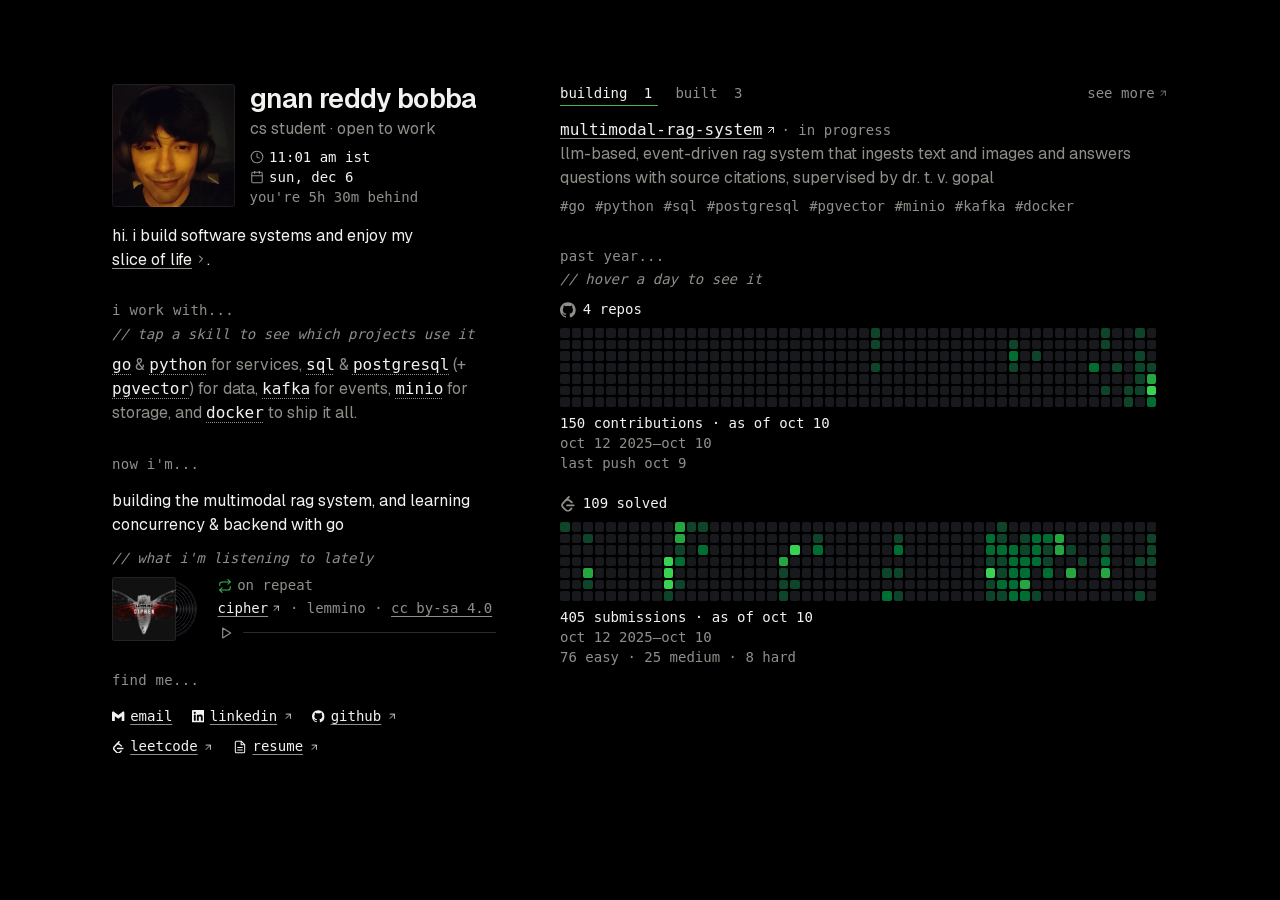
==== index.html @ 72eac515 "new project: webhook-delivery Co-Authored-By: Claude Opus 5.5 <noreply@anthropic.com>" ====
<!DOCTYPE html>
<html lang="en">
<head>
  <meta charset="UTF-8">
  <meta name="viewport" content="width=device-width, initial-scale=1.0">
  <meta name="theme-color" content="#000000">
  <title>gnan reddy bobba</title>
  <meta name="description" content="cs student building software systems">
  <link rel="icon" href="data:image/svg+xml,%3Csvg xmlns='http://www.w3.org/2000/svg' viewBox='0 0 32 32'%3E%3Crect width='32' height='32' rx='7' fill='%23000'/%3E%3Ctext x='16' y='20' font-family='system-ui,sans-serif' font-size='22' font-weight='600' text-anchor='middle' fill='%23f2f2f0'%3Eg%3C/text%3E%3C/svg%3E">
  <link rel="apple-touch-icon" href="apple-touch-icon.png">
  <meta property="og:type" content="website">
  <meta property="og:url" content="https://gnanreddy13.github.io/">
  <meta property="og:title" content="gnan reddy bobba">
  <meta property="og:description" content="cs student building software systems">
  <meta name="twitter:card" content="summary">
  <!-- fetched straight away instead of after style.css (fonts need crossorigin even from the same site) -->
  <link rel="preload" href="fonts/geist.woff2" as="font" type="font/woff2" crossorigin>
  <link rel="preload" href="fonts/geist-mono.woff2" as="font" type="font/woff2" crossorigin>
  <!-- ?v= is replaced with the commit at every deploy, so visitors never get a stale copy -->
  <link rel="stylesheet" href="style.css?v=70">
  <script src="app.js?v=42" defer></script>
  <!-- without javascript: hide the parts that only work with it -->
  <noscript><style>.clock, .rel, .snote, .ptabs, .arr, .rd-row, .panels, .mnote, .player { display: none; }</style></noscript>
</head>
<body>
  <!-- icon sprite: github, linkedin, mail and leetcode (i-code) are official filled logos; the rest are stroke icons -->
  <svg width="0" height="0" style="position:absolute" aria-hidden="true">
    <symbol id="i-github" viewBox="0 0 24 24"><path fill="currentColor" stroke="none" d="M12 .297c-6.63 0-12 5.373-12 12 0 5.303 3.438 9.8 8.205 11.385.6.113.82-.258.82-.577 0-.285-.01-1.04-.015-2.04-3.338.724-4.042-1.61-4.042-1.61C4.422 18.07 3.633 17.7 3.633 17.7c-1.087-.744.084-.729.084-.729 1.205.084 1.838 1.236 1.838 1.236 1.07 1.835 2.809 1.305 3.495.998.108-.776.417-1.305.76-1.605-2.665-.3-5.466-1.332-5.466-5.93 0-1.31.465-2.38 1.235-3.22-.135-.303-.54-1.523.105-3.176 0 0 1.005-.322 3.3 1.23.96-.267 1.98-.399 3-.405 1.02.006 2.04.138 3 .405 2.28-1.552 3.285-1.23 3.285-1.23.645 1.653.24 2.873.12 3.176.765.84 1.23 1.91 1.23 3.22 0 4.61-2.805 5.625-5.475 5.92.42.36.81 1.096.81 2.22 0 1.606-.015 2.896-.015 3.286 0 .315.21.69.825.57C20.565 22.092 24 17.592 24 12.297c0-6.627-5.373-12-12-12"/></symbol>
    <symbol id="i-linkedin" viewBox="0 0 24 24"><path fill="currentColor" stroke="none" d="M20.447 20.452h-3.554v-5.569c0-1.328-.027-3.037-1.852-3.037-1.853 0-2.136 1.445-2.136 2.939v5.667H9.351V9h3.414v1.561h.046c.477-.9 1.637-1.85 3.37-1.85 3.601 0 4.267 2.37 4.267 5.455v6.286zM5.337 7.433a2.062 2.062 0 0 1-2.063-2.065 2.064 2.064 0 1 1 2.063 2.065zm1.782 13.019H3.555V9h3.564v11.452zM22.225 0H1.771C.792 0 0 .774 0 1.729v20.542C0 23.227.792 24 1.771 24h20.451C23.2 24 24 23.227 24 22.271V1.729C24 .774 23.2 0 22.222 0h.003z"/></symbol>
    <symbol id="i-mail" viewBox="0 0 24 24"><path fill="currentColor" stroke="none" d="M24 5.457v13.909c0 .904-.732 1.636-1.636 1.636h-3.819V11.73L12 16.64l-6.545-4.91v9.273H1.636A1.636 1.636 0 0 1 0 19.366V5.457c0-2.023 2.309-3.178 3.927-1.964L5.455 4.64 12 9.548l6.545-4.91 1.528-1.145C21.69 2.28 24 3.434 24 5.457z"/></symbol>
    <symbol id="i-file" viewBox="0 0 24 24"><path d="M14 2H6a2 2 0 0 0-2 2v16a2 2 0 0 0 2 2h12a2 2 0 0 0 2-2V8z"/><polyline points="14 2 14 8 20 8"/><line x1="16" y1="13" x2="8" y2="13"/><line x1="16" y1="17" x2="8" y2="17"/></symbol>
    <symbol id="i-code" viewBox="0 0 24 24"><path fill="currentColor" stroke="none" d="M13.483 0a1.374 1.374 0 0 0-.961.438L7.116 6.226l-3.854 4.126a5.266 5.266 0 0 0-1.209 2.104 5.35 5.35 0 0 0-.125.513 5.527 5.527 0 0 0 .062 2.362 5.83 5.83 0 0 0 .349 1.017 5.938 5.938 0 0 0 1.271 1.818l4.277 4.193.039.038c2.248 2.165 5.852 2.133 8.063-.074l2.396-2.392c.54-.54.54-1.414.003-1.955a1.378 1.378 0 0 0-1.951-.003l-2.396 2.392a3.021 3.021 0 0 1-4.205.038l-.02-.019-4.276-4.193c-.652-.64-.972-1.469-.948-2.263a2.68 2.68 0 0 1 .066-.523 2.545 2.545 0 0 1 .619-1.164L9.13 8.114c1.058-1.134 3.204-1.27 4.43-.278l3.501 2.831c.593.48 1.461.387 1.94-.207a1.384 1.384 0 0 0-.207-1.943l-3.5-2.831c-.8-.647-1.766-1.045-2.774-1.202l2.015-2.158A1.384 1.384 0 0 0 13.483 0zm-2.866 12.815a1.38 1.38 0 0 0-1.38 1.382 1.38 1.38 0 0 0 1.38 1.382H20.79a1.38 1.38 0 0 0 1.38-1.382 1.38 1.38 0 0 0-1.38-1.382z"/></symbol>
    <symbol id="i-clock" viewBox="0 0 24 24"><circle cx="12" cy="12" r="10"/><polyline points="12 6 12 12 16 14"/></symbol>
    <symbol id="i-cal" viewBox="0 0 24 24"><rect x="3" y="4" width="18" height="18" rx="2"/><line x1="16" y1="2" x2="16" y2="6"/><line x1="8" y1="2" x2="8" y2="6"/><line x1="3" y1="10" x2="21" y2="10"/></symbol>
    <symbol id="i-play" viewBox="0 0 24 24"><path d="M7 4.5v15l12-7.5z"/></symbol>
    <symbol id="i-pause" viewBox="0 0 24 24"><line x1="8" y1="5" x2="8" y2="19"/><line x1="16" y1="5" x2="16" y2="19"/></symbol>
    <symbol id="i-repeat" viewBox="0 0 24 24"><polyline points="17 1 21 5 17 9"/><path d="M3 11V9a4 4 0 0 1 4-4h14"/><polyline points="7 23 3 19 7 15"/><path d="M21 13v2a4 4 0 0 1-4 4H3"/></symbol>
    <symbol id="i-ext" viewBox="0 0 24 24"><line x1="7" y1="17" x2="17" y2="7"/><polyline points="7 7 17 7 17 17"/></symbol>
    <symbol id="i-left" viewBox="0 0 24 24"><polyline points="15 18 9 12 15 6"/></symbol>
    <symbol id="i-right" viewBox="0 0 24 24"><polyline points="9 18 15 12 9 6"/></symbol>
  </svg>

  <main class="split">
    <!-- left on wide screens: who i am, sticky while the right side scrolls; on phones the wrappers vanish,
         everything stacks, and contact is moved to the very end (see .split .contact in style.css) -->
    <div class="col-me">
      <!-- who -->
      <header class="head">
        <img class="me" src="me.jpg" alt="" width="120" height="120">   <!-- beside all five lines, not above them -->
        <h1>gnan reddy bobba</h1>
        <p class="tagline">cs student · open to work</p>
        <p class="clock" id="clock"></p>
        <p class="clock" id="date"></p>
        <p class="rel" id="clock-rel"></p>
      </header>

      <!-- what i do -->
      <div class="intro">
        <p class="lede">hi. i build software systems and enjoy my <span class="nowrap"><a href="life/">slice of life<svg class="i sm fwd" aria-hidden="true"><use href="#i-right"/></svg></a>.</span></p>
      </div>

      <!-- the tools i use, said as a sentence: each tool is tappable and highlights the matching project hashtags -->
      <section class="skills">
        <p class="label">i work with...</p>
        <p class="snote">// tap a skill to see which projects use it</p>
        <!-- data-skill words must match the data-tag values on the project hashtags -->
        <p class="stack">
          <button class="chip" type="button" aria-pressed="false" data-skill="go">go</button> &amp; <button class="chip" type="button" aria-pressed="false" data-skill="python">python</button> for services,
          <button class="chip" type="button" aria-pressed="false" data-skill="sql">sql</button> &amp; <button class="chip" type="button" aria-pressed="false" data-skill="postgresql">postgresql</button> (+ <button class="chip" type="button" aria-pressed="false" data-skill="pgvector">pgvector</button>) for data,
          <button class="chip" type="button" aria-pressed="false" data-skill="kafka">kafka</button> for events, <button class="chip" type="button" aria-pressed="false" data-skill="minio">minio</button> for storage,
          and <button class="chip" type="button" aria-pressed="false" data-skill="docker">docker</button> to ship it all.
        </p>
      </section>

      <!-- what i'm up to these days: update the text every few weeks (the song lives in music/) -->
      <!-- data-sum: the short version shown on phones while folded; update it with the text -->
      <section class="now" data-sum="building the rag system">
        <p class="label" id="now-label">now i'm...</p>
        <div class="fold-body" id="now-body">   <!-- on phones this folds away under the label -->
          <p class="now-text">building the multimodal rag system, and learning concurrency &amp; backend with go</p>
          <p class="label fold-label" id="music-label" hidden>music...</p>   <!-- phones only: folds the player -->
          <div class="music" id="music-body">   <!-- the note + player: on phones this folds away under "music" -->
          <p class="mnote">// what i'm listening to lately</p>
          <!-- mini player: nothing plays until pressed; the file only downloads then (preload="none") -->
          <div class="player" id="player">
            <!-- the album: a sleeve with the record half out; it slides further out and spins while playing -->
            <span class="album" id="album" aria-hidden="true">
              <span class="slide"><span class="disc"></span></span>
              <span class="sleeve"></span>
            </span>
            <div class="tinfo">
              <p class="tlabel"><button class="rpt" id="rpt" type="button" aria-pressed="true"><svg class="i" aria-hidden="true"><use href="#i-repeat"/></svg><span id="rpt-t">on repeat</span></button></p>
              <p class="tname"><a target="_blank" rel="noreferrer" href="https://music.youtube.com/watch?v=b0q5PR1xpA0">cipher<svg class="i sm"><use href="#i-ext"/></svg></a> · lemmino · <a class="tlic" target="_blank" rel="noreferrer" href="https://creativecommons.org/licenses/by-sa/4.0/">cc by-sa 4.0</a></p>
              <!-- play/pause (line icons), then a thin line that fills as the song plays: click or drag it to jump -->
              <div class="tctl">
                <button class="pbtn" id="pbtn" type="button" aria-pressed="false" aria-label="play cipher by lemmino">
                  <svg class="i" aria-hidden="true"><use id="picon" href="#i-play"/></svg>
                </button>
                <span class="prog" id="seek" role="slider" tabindex="0" aria-label="position in cipher" aria-valuemin="0" aria-valuemax="100" aria-valuenow="0" aria-valuetext="0:00">
                  <span class="prog-line"><span class="prog-hov" id="prog-hov"></span><span class="prog-fg" id="prog"></span></span>
                </span>
              </div>
            </div>
            <audio id="audio" src="music/cipher.m4a" preload="none" loop></audio>
          </div>
          </div>
        </div>
      </section>

      <!-- next step -->
      <section class="contact">
        <p class="label">find me...</p>
        <nav class="links" aria-label="contact">
          <a class="cl" id="mail" href="mailto:gnanreddy13@gmail.com" title="copy gnanreddy13@gmail.com"><svg class="i lc" aria-hidden="true"><use href="#i-mail"/></svg><span id="mail-t">email</span></a>
          <span class="sr-only" id="mail-live" aria-live="polite"></span>
          <a class="cl" target="_blank" rel="noreferrer" href="https://www.linkedin.com/in/gnanreddy13/"><svg class="i lc" aria-hidden="true"><use href="#i-linkedin"/></svg>linkedin<svg class="i sm"><use href="#i-ext"/></svg></a>
          <a class="cl" target="_blank" rel="noreferrer" href="https://github.com/gnanreddy13"><svg class="i lc" aria-hidden="true"><use href="#i-github"/></svg>github<svg class="i sm"><use href="#i-ext"/></svg></a>
          <a class="cl" target="_blank" rel="noreferrer" href="https://leetcode.com/u/gnanreddy13/"><svg class="i lc" aria-hidden="true"><use href="#i-code"/></svg>leetcode<svg class="i sm"><use href="#i-ext"/></svg></a>
          <a class="cl" target="_blank" rel="noreferrer" href="gnan-reddy-bobba-resume.pdf"><svg class="i" aria-hidden="true"><use href="#i-file"/></svg>resume<svg class="i sm"><use href="#i-ext"/></svg></a>
        </nav>
      </section>
    </div>

    <!-- right on wide screens: what i do -->
    <div class="col-work">
      <!-- proof: building / built tabs (set data-status to "active" or "done") -->
      <section class="projects">
        <div class="label-row">
          <div class="ptabs" role="group" aria-label="project status">
            <button class="ptab" type="button" aria-pressed="true" data-s="active">building <span></span></button>
            <button class="ptab" type="button" aria-pressed="false" data-s="done">built <span></span></button>
          </div>
          <a class="more" id="pmore" target="_blank" rel="noreferrer" href="https://github.com/gnanreddy13?tab=repositories&sort=updated">see more<svg class="i sm"><use href="#i-ext"/></svg></a>
        </div>
        <!-- each project: name with a quiet date beside it, what it is on the next line, hashtags last -->
        <div class="plist">
          <p class="project" data-status="active">
            <a class="name" target="_blank" rel="noreferrer" href="https://github.com/gnanreddy13/multimodal-rag-system">multimodal-rag-system<svg class="i sm"><use href="#i-ext"/></svg></a> <span class="when">· in progress</span>
            <span class="desc">llm-based, event-driven rag system that ingests text and images and answers questions with source citations, supervised by dr. t. v. gopal</span>
            <span class="tags"><span class="tag" data-tag="go">#go</span><span class="tag" data-tag="python">#python</span><span class="tag" data-tag="sql">#sql</span><span class="tag" data-tag="postgresql">#postgresql</span><span class="tag" data-tag="pgvector">#pgvector</span><span class="tag" data-tag="minio">#minio</span><span class="tag" data-tag="kafka">#kafka</span><span class="tag" data-tag="docker">#docker</span></span>
          </p>
          <p class="project" data-status="done">
            <a class="name" target="_blank" rel="noreferrer" href="https://github.com/gnanreddy13/webhook-delivery">webhook-delivery<svg class="i sm"><use href="#i-ext"/></svg></a> <span class="when">· oct 2026</span>
            <span class="desc">webhook delivery service that signs, retries and isolates every endpoint, with postgres as the only queue</span>
            <span class="tags"><span class="tag" data-tag="go">#go</span><span class="tag" data-tag="sql">#sql</span><span class="tag" data-tag="postgresql">#postgresql</span><span class="tag" data-tag="docker">#docker</span></span>
          </p>
          <p class="project" data-status="done">
            <a class="name" target="_blank" rel="noreferrer" href="https://github.com/gnanreddy13/matscan">matscan<svg class="i sm"><use href="#i-ext"/></svg></a> <span class="when">· sep 2026</span>
            <span class="desc">reads a matrix from standard input and prints it back</span>
            <span class="tags"><span class="tag" data-tag="go">#go</span></span>
          </p>
          <p class="project" data-status="done">
            <a class="name" target="_blank" rel="noreferrer" href="https://github.com/gnanreddy13/calculator-cli">calculator-cli<svg class="i sm"><use href="#i-ext"/></svg></a> <span class="when">· apr 2026</span>
            <span class="desc">interactive terminal calculator for basic arithmetic</span>
            <span class="tags"><span class="tag" data-tag="go">#go</span></span>
          </p>
          <p class="pempty" id="pempty" hidden>nothing here yet</p>
        </div>
      </section>

      <!-- consistency: the two graphs stacked, full width
           zones: hint (under the label) / panel header (permanent fact on the left, hovered day on the right while hovering)
           / total + range under each graph (year at rest, visible window while hovering or sliding) -->
      <section class="activity">
        <p class="label" id="act-label">past year...</p>
        <noscript><p class="rd hint">turn on javascript to see the activity graphs</p></noscript>
        <!-- on phones this folds away under the label (see folds in app.js) -->
        <div class="fold-body" id="act-body">
          <div class="rd-row">
            <span class="rd hint" id="rd-hint"></span>
          </div>
          <div class="panels">
            <div class="panel">
              <div class="panel-head">
                <svg class="i lc" aria-hidden="true"><use href="#i-github"/></svg>
                <span class="fact" id="gh-repos"></span>
                <span class="rd" id="rd-gh" hidden aria-live="polite"></span>
              </div>
              <div class="sc" id="sc-gh" data-l="0" data-r="0">
                <div class="bars" id="b-gh" role="group" tabindex="0" aria-label="github activity, past year, arrow keys to browse days"></div>
                <button class="arr l" type="button" data-for="b-gh" data-dir="-1" aria-label="scroll github graph back" title="earlier"><svg class="i"><use href="#i-left"/></svg></button>
                <button class="arr r" type="button" data-for="b-gh" data-dir="1" aria-label="scroll github graph forward" title="later"><svg class="i"><use href="#i-right"/></svg></button>
              </div>
              <p class="stat" id="s-gh"></p>
              <p class="rng" id="r-gh"></p>
              <p class="sub" id="gh-push"></p>
            </div>
            <div class="panel">
              <div class="panel-head">
                <svg class="i lc" aria-hidden="true"><use href="#i-code"/></svg>
                <span class="fact" id="solved-n"></span>
                <span class="rd" id="rd-lc" hidden aria-live="polite"></span>
              </div>
              <div class="sc" id="sc-lc" data-l="0" data-r="0">
                <div class="bars" id="b-lc" role="group" tabindex="0" aria-label="leetcode activity, past year, arrow keys to browse days"></div>
                <button class="arr l" type="button" data-for="b-lc" data-dir="-1" aria-label="scroll leetcode graph back" title="earlier"><svg class="i"><use href="#i-left"/></svg></button>
                <button class="arr r" type="button" data-for="b-lc" data-dir="1" aria-label="scroll leetcode graph forward" title="later"><svg class="i"><use href="#i-right"/></svg></button>
              </div>
              <p class="stat" id="s-lc"></p>
              <p class="rng" id="r-lc"></p>
              <p class="sub" id="solved-d"></p>
            </div>
          </div>
        </div>
      </section>
    </div>
  </main>
</body>
</html>
---- style.css ----
/* ---------- fonts: served from fonts/ (latin only), so no trip to google before the text shows ---------- */
@font-face {
  font-family: "Geist";
  src: url("fonts/geist.woff2") format("woff2");
  font-weight: 400 600;                     /* one variable file covers both weights */
  font-display: swap;
}
@font-face {
  font-family: "Geist Mono";
  src: url("fonts/geist-mono.woff2") format("woff2");
  font-weight: 400;
  font-display: swap;
}

/* ---------- tokens (dark only) ---------- */
:root {
  --bg: #000000;
  --text: #f2f2f0;
  --muted: #8f8f8a;
  --faint: #555552;                         /* dimmed states only (low contrast on purpose): non-matching counts and hashtags while filtering */

  /* accent: selected states, focus, matches (hover brightens to --text instead) */
  --accent: #3fb950;
  --on-accent: #000000;

  /* activity grid levels (GitHub's dark palette) */
  --l0: #17191c;
  --l1: #0e4429;
  --l2: #006d32;
  --l3: #26a641;
  --l4: #39d353;

  /* type scale: three text steps, nothing in between */
  --fs-xl: clamp(1.35rem, 5.5vw, 1.7rem);   /* name (small enough on narrow phones to stay one line beside the photo) */
  --fs-sm: 1rem;                            /* body: every sentence, and mono words inside a sentence (project and tool names) */
  --fs-xs: 0.875rem;                        /* small: every standalone mono element (labels, tabs, clock, dates, notes, tags, graph text, contact links) */
  --fs-md: 1.1rem;                          /* icons and arrows only, never text */
  --lh-tight: 1.1;                          /* the name */
  --lh: 1.5;                                /* body */
  --lh-ui: 1.4;                             /* small */

  /* spacing: one unit; two tiers (tight / large) are multiples of it */
  --u: 1rem;
  --tap: 0.35rem;                           /* extra tap area above and below each contact link */
  /* label → content for the contact links: the same visible gap as under every other label, minus the links' tap area
     (+ 0.075rem because small text has less line-height padding than the body text under the other labels) */
  --label-gap: calc(var(--u) * 0.8 + 0.075rem - var(--tap));

  --ease: cubic-bezier(0.2, 0.7, 0.2, 1);
  --t: 0.2s;
  /* two families: sans is me talking; mono is names of things, data and interface */
  --sans: "Geist", system-ui, sans-serif;
  --mono: "Geist Mono", ui-monospace, "SF Mono", Menlo, Consolas, monospace;
  color-scheme: dark;
}
@media (min-width: 800px) and (min-height: 800px) {
  :root { --u: 1.15rem; }
}
@media (pointer: coarse) {
  :root { --tap: 0.5rem; }                  /* touch: taller tap areas (the label gap adjusts itself) */
}

/* ---------- base ---------- */
* { margin: 0; padding: 0; box-sizing: border-box; }
[hidden] { display: none !important; }
button { font: inherit; }                   /* buttons don't inherit the page font by default */
.nowrap { white-space: nowrap; }            /* keeps a link, its arrow and the full stop on one line */
.sr-only {                                  /* read by screen readers, invisible on screen */
  position: absolute;
  width: 1px;
  height: 1px;
  overflow: hidden;
  clip-path: inset(50%);
  white-space: nowrap;
}
html {
  font-size: 100%;                          /* 16px: the comfortable reading size */
  -webkit-text-size-adjust: 100%;
  background: var(--bg);
}
body {
  font-family: var(--sans);
  -webkit-font-smoothing: antialiased;
  line-height: var(--lh);
  background: var(--bg);
  color: var(--text);
  min-height: 100vh;
  min-height: 100svh;                       /* at least one screen tall, so short content can be centered */
  display: flex;
  flex-direction: column;
  /* top and bottom are set so the visible gap above the name and below the contact links
     matches the 1.25rem sides (main's padding, the link tap area and line-height make up the rest) */
  padding: 0.75rem 1.25rem 0.3rem;
}
@media (pointer: coarse) {
  body { padding-bottom: 0.15rem; }         /* touch links have a taller tap area, so less is needed */
}
main {
  width: 100%;
  max-width: 38rem;
  flex: 1 0 auto;                           /* fills the screen; grows past it when content is longer (page scrolls) */
  margin: 0 auto;
  padding-block: 0.4rem;
  display: flex;
  flex-direction: column;
  animation: rise 0.5s var(--ease) both;
}
/* spacers center the content vertically when it is shorter than the screen, and collapse to nothing otherwise */
main::before,
main::after { content: ""; flex: 1 1 0; min-height: 0; }
main > *,
.col-me > *,
.col-work > * { flex: none; }

/* the two column wrappers: invisible on phones (their sections stack in page order), a grid on wide screens */
.col-me,
.col-work { display: contents; }
.split .contact { order: 1; }               /* phones: contact lives in the left wrapper but shows last */
.split::after   { order: 2; }
@media (min-width: 960px) {
  main.split {
    --top: clamp(1.5rem, 8vh, 5rem);        /* distance from the top of the screen */
    max-width: none;
    flex: 0 0 auto;
    padding-top: var(--top);                /* anchored to the top, not centred, so switching tabs moves nothing */
    display: grid;
    grid-template-columns: minmax(0, 24rem) minmax(0, 38rem);
    align-items: start;
    column-gap: clamp(3rem, 5vw, 6rem);
    justify-content: center;
  }
  main.split::before,
  main.split::after { display: none; }
  .split .col-me   { display: block; grid-column: 1; }
  .split .col-work { display: block; grid-column: 2; }
  .split .col-work > :first-child { margin-top: 0; }   /* projects line up with the name */
}
@media (min-width: 960px) and (min-height: 720px) {
  /* tall enough to fit it: the left column stays put while the right side scrolls */
  .split .col-me { position: sticky; top: calc(var(--top) + 0.75rem); }   /* + body's top padding, so it doesn't jump when sticking */
}
@media (min-width: 960px) and (max-width: 1099px) {
  main.split { grid-template-columns: minmax(0, 20rem) minmax(0, 38rem); }   /* narrower left column, so the graphs keep their room */
}

/* ---------- spacing tiers ---------- */
.intro    { margin-top: calc(var(--u) * 0.9); }   /* tight: identity block */
.skills,
.now,
.projects,
.activity,
.contact  { margin-top: calc(var(--u) * 1.6); }   /* large: between groups */

/* ---------- icons: always 1em so they match adjacent text ---------- */
.i {
  width: 1em;
  height: 1em;
  fill: none;
  stroke: currentColor;
  stroke-width: 1.75;
  stroke-linecap: round;
  stroke-linejoin: round;
  vertical-align: -0.15em;
  flex: none;
}
.i.sm {
  width: 0.75em; height: 0.75em; vertical-align: -0.02em; margin-left: 0.2em;
  transition: transform var(--t) var(--ease);
}
/* official logos are filled shapes, so they are drawn a little smaller than the outline icons */
.i.lc { width: 0.9em; height: 0.9em; }

/* ---------- scroll arrows: shown only when there is more in that direction ---------- */
.arr {
  position: absolute;
  z-index: 1;
  display: grid;
  place-items: center;
  padding: 0;
  border: 0;
  background: none;
  color: var(--muted);
  font-size: var(--fs-md);
  line-height: 1;
  cursor: pointer;
  -webkit-tap-highlight-color: transparent;
  touch-action: manipulation;
  opacity: 0;
  visibility: hidden;
  transition: opacity var(--t) var(--ease), color var(--t) var(--ease), visibility 0s linear var(--t);
}
.arr svg { transition: transform var(--t) var(--ease); }
.arr:active { color: var(--accent); }
.arr:active svg { transform: scale(0.85); }
.arr:focus-visible { color: var(--text); outline: 2px solid var(--accent); outline-offset: -2px; border-radius: 3px; }   /* inset: the arrows sit at the graph edge */
@media (hover: hover) {
  .arr:hover { color: var(--text); }
}
.sc[data-l="1"] .arr.l,
.sc[data-r="1"] .arr.r {
  opacity: 1;
  visibility: visible;
  transition: opacity var(--t) var(--ease), color var(--t) var(--ease), visibility 0s;
}

/* ---------- section labels ---------- */
.label {
  font-family: var(--mono);
  font-size: var(--fs-xs);
  line-height: var(--lh-ui);
  letter-spacing: 0.02em;
  color: var(--muted);
  margin-bottom: var(--label-gap);
}
.label-row {
  display: flex;
  justify-content: space-between;
  align-items: center;
  margin-bottom: calc(var(--u) * 0.8);      /* matches the gap between projects */
  flex: none;
}
.label-row .label { margin-bottom: 0; }
.more {
  font-family: var(--mono);
  font-size: var(--fs-xs);
  line-height: var(--lh-ui);
  color: var(--muted);
  text-decoration: none;
  white-space: nowrap;
  padding: 0.35rem 0;
  margin: -0.35rem 0;
  transition: color var(--t) var(--ease);
}
.more:active { color: var(--text); }
@media (hover: hover) { .more:hover { color: var(--text); } }

/* ---------- who ---------- */
/* photo on the left with five lines beside it: name, tagline, time, date, time difference
   (404 has no photo, so it stays a plain stack) */
.head {
  /* two groups: who (name, tagline) and when (time, date, difference); tight inside a group, more space between them */
  --gap-who: 0.2rem;
  --gap-when: 0.45rem;
}
.head:has(.me) {
  display: grid;
  grid-template-columns: auto 1fr;
  column-gap: 0.9rem;
}
.head:has(.me) > :not(.me) { grid-column: 2; }
.me {
  grid-row: 1 / span 5;                     /* beside the name, tagline, time, date and time difference */
  /* exactly as tall as those five lines (their sizes, line heights and gaps), so the block is one clean square-edged unit */
  --h: calc(var(--fs-xl) * var(--lh-tight) + var(--gap-who) + var(--fs-sm) * var(--lh) + var(--gap-when) + var(--fs-xs) * var(--lh-ui) * 3);
  width: var(--h);
  height: var(--h);                         /* same corners and edge as the album sleeve */
  border-radius: 3px;
  object-fit: cover;
  background: var(--l0);                    /* dark grey while it loads */
  outline: 1px solid color-mix(in srgb, var(--text) 8%, transparent);
  outline-offset: -1px;
}
h1 {
  font-size: var(--fs-xl);
  font-weight: 600;
  letter-spacing: -0.025em;
  line-height: var(--lh-tight);
  text-wrap: balance;
}
.tagline {
  margin-top: var(--gap-who);               /* its line height adds a little above it, so this stays small */
  font-size: var(--fs-sm);
  line-height: var(--lh);
  color: var(--muted);
}
.clock {
  margin-top: var(--gap-when);              /* the break between the two groups */
  font-family: var(--mono);
  font-size: var(--fs-xs);
  line-height: var(--lh-ui);
  font-variant-numeric: tabular-nums;
  color: var(--text);
}
.clock + .clock { margin-top: 0; }          /* the date, straight under the time */
.clock .i { margin-right: 0.4em; color: var(--muted); }   /* clock and calendar icons before the time and date */
.rel {                                      /* "you're 9h 30m behind", under the date */
  font-family: var(--mono);
  font-size: var(--fs-xs);
  line-height: var(--lh-ui);
  color: var(--muted);
}

/* ---------- what: about + skills as one paragraph ---------- */
.lede {
  font-size: var(--fs-sm);
  line-height: var(--lh);
  color: var(--text);
}
/* the note sits on its own line, flush under the paragraph */
.snote,
.mnote {
  margin: 0.2rem 0 0;
  font-family: var(--mono);
  font-size: var(--fs-xs);
  line-height: var(--lh-ui);
  color: var(--muted);
}
/* every "// …" aside is italic, like a code comment (#rd-hint is written by app.js) */
.snote,
.mnote,
#rd-hint { font-style: italic; }

/* ---------- skills: a sentence; the tools are tappable words, the selected one turns green (like matching hashtags) ---------- */
.now .label { margin-bottom: calc(var(--u) * 0.8); }   /* same label → content gap as projects */
.skills .label { margin-bottom: 0.25rem; }  /* the hint sits right under the label, like under "past year" */
.skills .snote { margin: 0 0 0.55rem; }     /* then the sentence, about as far as the graphs sit below their hint */
.stack {
  font-size: var(--fs-sm);
  line-height: var(--lh);
  color: var(--muted);                      /* the connecting words stay quiet, the tools stand out */
  text-wrap: pretty;
}
.chip {
  font-family: var(--mono);
  font-size: inherit;
  line-height: inherit;
  color: var(--text);
  background: none;
  border: 0;
  text-decoration: underline dotted var(--muted);   /* at rest: a quiet hint that it can be tapped */
  text-decoration-thickness: 1px;
  text-underline-offset: 4px;
  cursor: pointer;
  -webkit-tap-highlight-color: transparent;
  touch-action: manipulation;
  transition: color var(--t) var(--ease), text-decoration-color var(--t) var(--ease);
}
.chip[aria-pressed="true"] { color: var(--accent); text-decoration-color: var(--accent); }
@media (hover: hover) {
  .chip:hover:not([aria-pressed="true"]) { text-decoration-color: var(--text); }   /* hover brightens, like every other hover */
}

/* ---------- folds (phones only): a label becomes a toggle; collapsed, it shows a short summary ---------- */
.fold {
  display: block;                           /* the summary wraps under the label when it's long */
  width: 100%;                              /* the whole row is tappable, not just the words (buttons shrink to fit otherwise) */
  padding: var(--tap) 0;
  margin: calc(var(--tap) * -1) 0;          /* taller tap area without moving the line */
  border: 0;
  background: none;
  color: inherit;
  text-align: left;
  cursor: pointer;
  -webkit-tap-highlight-color: transparent;
  touch-action: manipulation;
}
.fold .i { margin-right: 0.4em; transition: transform var(--t) var(--ease); }
.fold[aria-expanded="true"] .i { transform: rotate(90deg); }   /* › becomes ⌄ when open */
@media (hover: hover) { .fold:hover { color: var(--text); } }
.fold-label { margin: 0.75rem 0 0.5rem; }  /* "music": the player's distance from the text above */
.fold-label:not([hidden]) + .music { margin-top: 0; }
p.label.folded { margin-bottom: 0; }        /* collapsed: no gap waiting for content that isn't there */

/* ---------- now: what i'm up to these days ---------- */
.now-text {
  font-size: var(--fs-sm);
  line-height: var(--lh);
  color: var(--text);
  text-wrap: pretty;
}
/* mini player: an album sleeve with the record half out (it slides out further and spins while playing),
   then the track: repeat switch, title · artist · licence, and a line-icon play/pause beside a thin progress line */
.music { margin-top: 0.75rem; }             /* note + player, under the "now" text */
.mnote { margin-top: 0; }
.player {
  display: flex;
  align-items: center;
  gap: 0.75rem;
  margin-top: 0.5rem;                       /* under its note */
}
.album {
  --sleeve: 4rem;
  --disc: 3.5rem;
  flex: none;
  position: relative;
  width: calc(var(--sleeve) + 1.85rem);    /* room for the record at its furthest out */
  height: var(--sleeve);
  cursor: pointer;
}
.sleeve {
  position: absolute;
  inset: 0 auto 0 0;
  width: var(--sleeve);
  border-radius: 3px;
  background: var(--l0) url("music/cipher.jpg") center / cover;   /* the album cover (dark grey while it loads) */
  box-shadow: inset 0 0 0 1px color-mix(in srgb, var(--text) 8%, transparent);
}
.slide {                                    /* moves the record in and out (the spin is on .disc, so the two don't fight) */
  position: absolute;
  top: calc((var(--sleeve) - var(--disc)) / 2);
  left: calc(var(--sleeve) - var(--disc));
  transform: translateX(1.25rem);           /* paused: about a third out */
  transition: transform 0.5s var(--ease);
}
.player.playing .slide { transform: translateX(1.85rem); }  /* playing: about half out */
.disc {
  position: relative;
  display: block;
  width: var(--disc);
  height: var(--disc);
  border-radius: 50%;
  background:
    conic-gradient(transparent 0 20%, color-mix(in srgb, var(--text) 9%, transparent) 25%, transparent 30% 70%,
                   color-mix(in srgb, var(--text) 9%, transparent) 75%, transparent 80%),   /* a sheen, so the spin is visible */
    repeating-radial-gradient(circle, var(--l0) 0 1px, var(--bg) 1px 3px);                 /* grooves */
  box-shadow: 0 0 0 1px var(--l0);
  animation: spin 3.6s linear infinite paused;
}
.disc::after {                              /* the label with its centre hole */
  content: "";
  position: absolute;
  inset: 34%;
  border-radius: 50%;
  background: radial-gradient(circle, var(--bg) 0 18%, var(--muted) 20%);
}
.player.playing .disc { animation-play-state: running; }
.player.playing .disc::after { background: radial-gradient(circle, var(--bg) 0 18%, var(--accent) 20%); }   /* green while playing */

.tinfo { flex: 1; min-width: 0; }
.tlabel,
.tname {
  font-family: var(--mono);
  font-size: var(--fs-xs);
  line-height: var(--lh-ui);                /* never cut off: a long line wraps */
  color: var(--muted);
}
a.tlic { color: var(--muted); white-space: nowrap; }   /* stays quiet (the title is the link that stands out), and wraps as one piece */

/* play/pause: a line icon, then the song's progress as a thin line */
.tctl {
  display: flex;
  align-items: center;
  gap: 0.6rem;
  margin-top: 0.35rem;
}
.pbtn {
  flex: none;
  display: grid;
  place-items: center;
  padding: 0.4rem;
  margin: -0.4rem;                          /* taller and wider tap area without moving anything */
  border: 0;
  background: none;
  color: var(--muted);
  font-size: var(--fs-sm);
  cursor: pointer;
  -webkit-tap-highlight-color: transparent;
  touch-action: manipulation;
  transition: color var(--t) var(--ease);
}
.player.playing .pbtn { color: var(--text); }
@media (hover: hover) { .pbtn:hover { color: var(--text); } }
.prog {                                     /* the tap area: much taller than the line it holds */
  flex: 1;
  display: flex;
  align-items: center;
  height: 1.1rem;
  cursor: pointer;
  touch-action: none;                       /* dragging along it seeks instead of scrolling the page */
  -webkit-tap-highlight-color: transparent;
}
.prog-line {
  position: relative;
  flex: 1;
  height: 1px;
  border-radius: 2px;
  background: color-mix(in srgb, var(--muted) 30%, transparent);   /* the empty line: faint, but there */
  overflow: hidden;
  transition: height var(--t) var(--ease);
}
.prog-fg,
.prog-hov {
  position: absolute;
  inset: 0;
  transform: scaleX(0);                     /* app.js stretches them */
  transform-origin: left;
}
.prog-fg { background: var(--accent); }    /* how far into the song, green whether playing or paused */
.prog-hov {                                 /* where a click would jump to */
  background: color-mix(in srgb, var(--accent) 35%, transparent);
  opacity: 0;
  transition: opacity var(--t) var(--ease);
}
@media (hover: hover) {
  .prog:hover .prog-line { height: 3px; }   /* the line thickens under the pointer */
  .prog:hover .prog-hov { opacity: 1; }
}
.prog.dragging .prog-line,
.prog:focus-visible .prog-line { height: 3px; }
/* the repeat switch: "on repeat" (green mark) or "play once" */
.rpt {
  display: inline-flex;
  align-items: center;
  gap: 0.4em;
  padding: 0.3rem 0;
  margin: -0.3rem 0;                        /* taller tap area without moving the line */
  border: 0;
  background: none;
  color: var(--muted);
  font-family: var(--mono);
  cursor: pointer;
  -webkit-tap-highlight-color: transparent;
  touch-action: manipulation;
  transition: color var(--t) var(--ease);
}
.rpt .i { transition: color var(--t) var(--ease); }
.rpt[aria-pressed="true"] .i { color: var(--accent); }
@media (hover: hover) { .rpt:hover { color: var(--text); } }

/* ---------- proof: projects (tabs + list) ---------- */
.ptabs { display: flex; gap: 1.1rem; position: relative; }
@media (max-width: 360px) {
  .ptabs { gap: 0.8rem; }
}
.ptab {
  position: relative;
  font-family: var(--mono);
  font-size: var(--fs-xs);
  line-height: var(--lh-ui);
  color: var(--muted);
  background: none;
  border: 0;
  white-space: nowrap;
  padding: 0.35rem 0;
  margin: -0.35rem 0;
  cursor: pointer;
  -webkit-tap-highlight-color: transparent;
  touch-action: manipulation;
  transition: color var(--t) var(--ease);
}
.ptab span {
  display: inline-block;
  min-width: 1.4em;
  margin-left: 0.15rem;
  padding: 0 0.3rem;
  text-align: center;
  color: var(--muted);
  transition: color var(--t) var(--ease);
}
.ptab[aria-pressed="true"] span { color: var(--text); }   /* the current tab's count is white, like its name */
/* a skill is selected: a count with matches turns green (no filled badge); one without dims */
.ptab span.hit  { color: var(--accent); }
.ptab span.none { color: var(--faint); }
.ptab[aria-pressed="true"] { color: var(--text); }
/* one underline for both tabs: app.js moves it under the selected one, and it slides across on a click */
.pbar {
  position: absolute;
  left: 0;
  bottom: -0.15rem;                         /* 0.2rem above a tab's bottom edge, which hangs 0.35rem below the row (its tap area) */
  width: 1px;                               /* stretched to the tab's width with scaleX, so the slide stays cheap */
  height: 1px;
  background: var(--accent);
  transform-origin: left;
  pointer-events: none;
}
.pbar.slide { transition: transform 0.3s var(--ease); }
.ptab:active { color: var(--text); }
@media (hover: hover) { .ptab:hover { color: var(--text); } }

.projects { scroll-margin-top: 1.25rem; }  /* a skill tap scrolls here (phones): stop with the page's side margin above the tabs */

/* each project: name with a quiet date beside it, the description on its own line, hashtags last */
.project,
.project a.name,
.project .desc {
  font-size: var(--fs-sm);
  line-height: var(--lh);
}
.project:not([hidden]) ~ .project:not([hidden]) { margin-top: calc(var(--u) * 0.8); }
.project a.name { font-family: var(--mono); transition: color var(--t) var(--ease), text-decoration-color var(--t) var(--ease); }
.project .desc {
  display: block;
  color: var(--muted);
  text-wrap: pretty;
}
.when {
  font-family: var(--mono);
  color: var(--muted);
  font-size: var(--fs-xs);
  font-variant-numeric: tabular-nums;
  white-space: nowrap;                      /* "· sep 2026" never splits across lines */
}
.pempty { font-family: var(--mono); font-size: var(--fs-xs); line-height: var(--lh-ui); color: var(--muted); }

/* hashtags: their own line under the sentence; no boxes, a match is just green text */
.tags { display: block; margin-top: 0.2rem; }
.tag {
  display: inline-block;
  font-family: var(--mono);
  font-size: var(--fs-xs);
  line-height: var(--lh-ui);
  color: var(--muted);
  margin-right: 0.6rem;
  transition: color var(--t) var(--ease);
}
.projects.filtering .tag { color: var(--faint); }
.projects.filtering .tag.on { color: var(--accent); }
/* the matching project's name turns green too, so the matching row reads at a glance */
.projects.filtering .project:has(.tag.on) a.name { color: var(--accent); }

/* ---------- consistency: activity grids, stacked (full year on desktop; 26 or 39 weeks, scrollable, on narrow screens) ---------- */
.activity > .label { margin-bottom: 0.15rem; }

/* the hint: its own line under "past year" */
.rd-row {
  display: flex;
  align-items: center;
  min-height: 1.4em;
  margin-bottom: 0.4rem;
}
.rd {
  min-width: 0;
  font-family: var(--mono);
  font-size: var(--fs-xs);
  line-height: var(--lh-ui);
  font-variant-numeric: tabular-nums;
  color: var(--text);
  white-space: nowrap;
  overflow: hidden;
  text-overflow: ellipsis;
}
.rd.hint { color: var(--muted); }
.panel-head .rd { margin-left: auto; }     /* the hovered day sits at the right end of the header */
.rd .i { margin-right: 0.4em; color: var(--muted); }   /* calendar icon before the hovered day, like the clock */

.panels { display: grid; row-gap: var(--u); }
.panel { min-width: 0; }

/* panel header: the permanent fact (repo count / solved total) always on the left, the hovered day on the right while hovering (fixed height, so nothing shifts) */
.panel-head {
  display: flex;
  align-items: center;
  gap: 0.4em;                               /* icon → text, same as the clock and readouts */
  min-height: 1.4em;
  color: var(--muted);
  font-size: var(--fs-md);
}
.fact {
  min-width: 0;
  font-family: var(--mono);
  font-size: var(--fs-xs);
  line-height: var(--lh-ui);
  font-variant-numeric: tabular-nums;
  color: var(--text);
  white-space: nowrap;
  overflow: hidden;
  text-overflow: ellipsis;
}

.sc { position: relative; margin-top: 0.35rem; }   /* header → graph matches graph → total, so each panel reads as one unit */
/* the faded edges reach 2px past the graph's edge, over the room .bars keeps for the selected day's outline,
   so no strip of squares shows sliding past them (the padding keeps the arrow itself where it was) */
.sc .arr { top: 0; bottom: 0; width: calc(1.6rem + 2px); }
.sc .arr.l {
  left: -2px;
  padding-left: 2px;
  place-items: center start;
  background: linear-gradient(to right, var(--bg) 35%, transparent);
}
.sc .arr.r {
  right: -2px;
  padding-right: 2px;
  place-items: center end;
  background: linear-gradient(to left, var(--bg) 35%, transparent);
}

/* under each graph: total, range, then one permanent line (all one row each) */
.stat,
.rng,
.sub {
  font-family: var(--mono);
  font-size: var(--fs-xs);
  line-height: var(--lh-ui);
  min-height: 1.4em;
  font-variant-numeric: tabular-nums;
  white-space: nowrap;
  overflow: hidden;
  text-overflow: ellipsis;          /* safety net only; the formats are built to fit */
  min-width: 0;
}
.stat { margin-top: 0.5rem; color: var(--text); }
.rng,
.sub  { color: var(--muted); }

.bars {
  --w: 53;                                  /* weeks visible at once: the whole year (keep in sync with vis() in app.js) */
  --gap: 2px;
  --cell: calc((100cqw - (var(--w) - 1) * var(--gap)) / var(--w));
  --ring: 2px;                              /* room for the selected day's outline, so edge days aren't clipped */
  padding: var(--ring);
  margin: calc(var(--ring) * -1);           /* … taken back out, so the graph stays exactly where it was */
  container-type: inline-size;
  overflow-x: auto;
  overflow-y: hidden;
  scrollbar-width: none;
  overscroll-behavior-x: contain;
  -webkit-overflow-scrolling: touch;
  -webkit-tap-highlight-color: transparent;
  user-select: none;
  cursor: grab;
}
@media (max-width: 600px) {
  .bars { --w: 39; }                        /* about 9 months on small tablets */
}
@media (max-width: 480px) {
  .bars { --w: 26; }                        /* about 6 months on phones: bigger, tappable cells */
}
.bars::-webkit-scrollbar { display: none; }
.bars.dragging { cursor: grabbing; }
.sc[data-l="0"][data-r="0"] .bars { cursor: default; }   /* the whole year fits: nothing to drag */

.track {
  display: grid;
  grid-auto-flow: column;
  grid-template-rows: repeat(7, var(--cell));
  grid-auto-columns: var(--cell);
  gap: var(--gap);
  width: max-content;
  min-height: calc(var(--cell) * 7 + var(--gap) * 6);
}
.bars i {
  width: var(--cell);
  height: var(--cell);
  border-radius: 2px;
  background: var(--l0);
}
.bars i[data-l="1"] { background: var(--l1); }
.bars i[data-l="2"] { background: var(--l2); }
.bars i[data-l="3"] { background: var(--l3); }
.bars i[data-l="4"] { background: var(--l4); }
.bars i.sk { background: var(--l0); opacity: 0.6; }
.bars i.on { outline: 1.5px solid var(--text); outline-offset: 0; position: relative; z-index: 1; }
.bars.anim i { animation: pop 0.4s var(--ease) both; animation-delay: calc(var(--i, 0) * 14ms); }

/* ---------- next step: contact (logo, name, arrow if it leaves the site) ---------- */
.links {
  display: flex;
  flex-wrap: wrap;
  column-gap: 1.2rem;
  row-gap: 0;
}
.cl {
  display: inline-flex;
  align-items: center;
  gap: 0.4em;                               /* icon → text, same as the clock and readouts */
  font-family: var(--mono);
  font-size: var(--fs-xs);
  line-height: var(--lh-ui);
  white-space: nowrap;
  padding: var(--tap) 0;                     /* taller tap area */
}
.cl .i.sm { margin-left: 0; }                /* the flex gap already spaces the arrow */

/* ---------- text links: solid muted underline at rest, white on hover ---------- */
a {
  color: var(--text);
  text-decoration: underline;
  text-decoration-color: var(--muted);
  text-decoration-thickness: 1px;
  text-underline-offset: 3px;
  transition: text-decoration-color var(--t) var(--ease);
}
a:active { text-decoration-color: var(--accent); }
/* one focus ring for everything you can tab to (the graph arrows use an inset version) */
a:focus-visible,
.fold:focus-visible,
.rpt:focus-visible,
.chip:focus-visible,
.ptab:focus-visible,
.bars:focus-visible {
  outline: 2px solid var(--accent);
  outline-offset: 3px;
  border-radius: 3px;
}
.pbtn:focus-visible { outline: 2px solid var(--accent); outline-offset: -2px; border-radius: 3px; }   /* inside its tap area, which overlaps the line beside it */
.prog:focus-visible { outline: 2px solid var(--accent); outline-offset: 2px; border-radius: 3px; }
.bars:focus-visible { outline-offset: 1px; } /* its padding already adds 2px */
@media (hover: hover) {
  a:hover { text-decoration-color: var(--text); }
  a:hover .i.sm { transform: translate(1px, -1px); }
  a:hover .i.sm.fwd { transform: translateX(2px); }   /* › to another page here: nudges forward, not up and out like ↗ */
}
a.more { text-decoration: none; }

/* ---------- keyframes ---------- */
@keyframes rise { from { opacity: 0; } to { opacity: 1; } }
@keyframes spin { to { transform: rotate(1turn); } }
@keyframes pop  { from { opacity: 0; transform: scale(0.6); } to { opacity: 1; transform: none; } }

/* ---------- reduced motion: everything instant ---------- */
@media (prefers-reduced-motion: reduce) {
  *, *::before, *::after { animation: none !important; transition: none !important; }
}
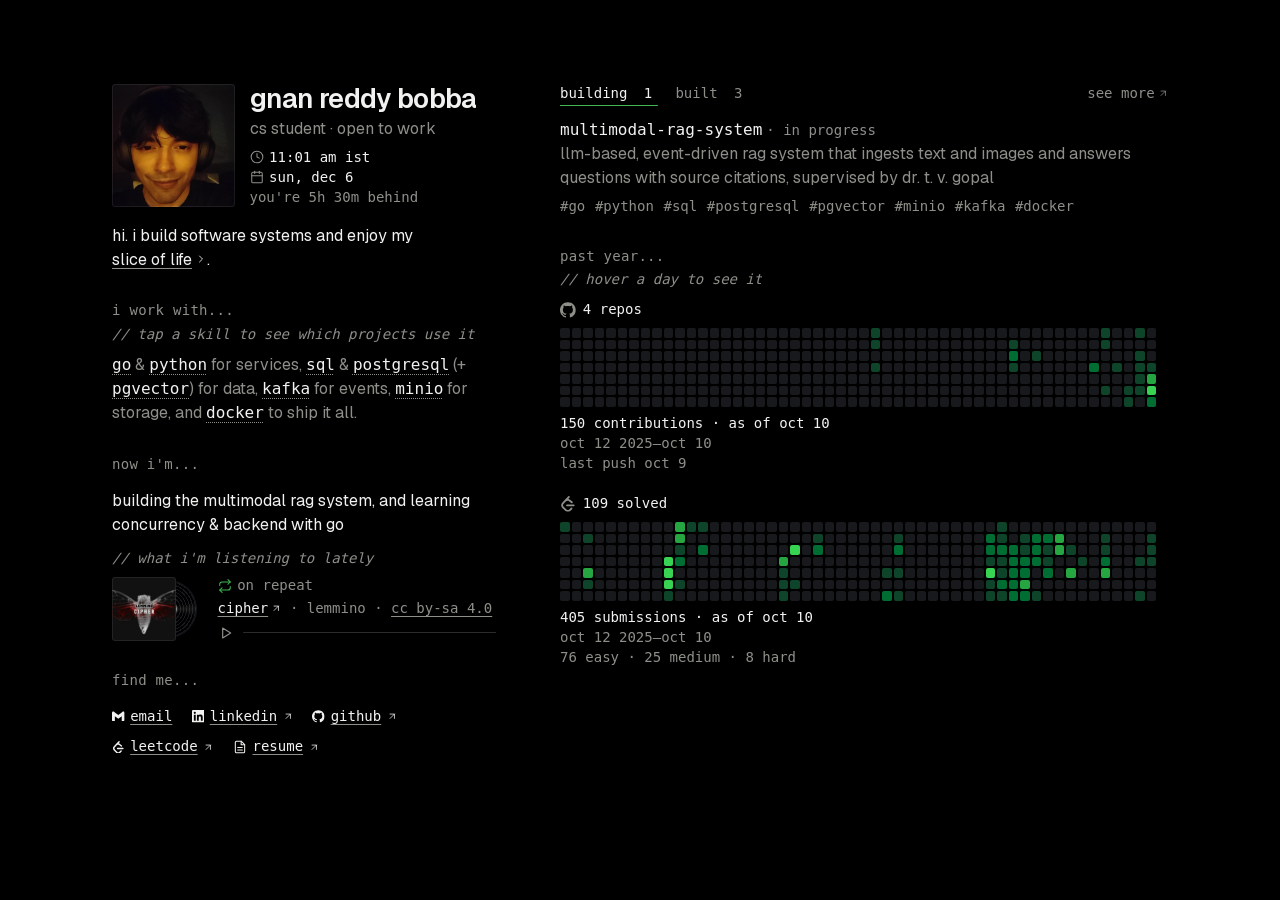
==== commit 59f50b70: "multimodal-rag-system: name without a link Co-Authored-By: Claude Opus 5.5 <noreply@anthropic.com>" ====
--- a/index.html
+++ b/index.html
@@ -135,7 +135,7 @@
         <!-- each project: name with a quiet date beside it, what it is on the next line, hashtags last -->
         <div class="plist">
           <p class="project" data-status="active">
-            <a class="name" target="_blank" rel="noreferrer" href="https://github.com/gnanreddy13/multimodal-rag-system">multimodal-rag-system<svg class="i sm"><use href="#i-ext"/></svg></a> <span class="when">· in progress</span>
+            <span class="name">multimodal-rag-system</span> <span class="when">· in progress</span>
             <span class="desc">llm-based, event-driven rag system that ingests text and images and answers questions with source citations, supervised by dr. t. v. gopal</span>
             <span class="tags"><span class="tag" data-tag="go">#go</span><span class="tag" data-tag="python">#python</span><span class="tag" data-tag="sql">#sql</span><span class="tag" data-tag="postgresql">#postgresql</span><span class="tag" data-tag="pgvector">#pgvector</span><span class="tag" data-tag="minio">#minio</span><span class="tag" data-tag="kafka">#kafka</span><span class="tag" data-tag="docker">#docker</span></span>
           </p>
--- a/style.css
+++ b/style.css
@@ -571,13 +571,13 @@
 
 /* each project: name with a quiet date beside it, the description on its own line, hashtags last */
 .project,
-.project a.name,
+.project .name,
 .project .desc {
   font-size: var(--fs-sm);
   line-height: var(--lh);
 }
 .project:not([hidden]) ~ .project:not([hidden]) { margin-top: calc(var(--u) * 0.8); }
-.project a.name { font-family: var(--mono); transition: color var(--t) var(--ease), text-decoration-color var(--t) var(--ease); }
+.project .name { font-family: var(--mono); transition: color var(--t) var(--ease), text-decoration-color var(--t) var(--ease); }
 .project .desc {
   display: block;
   color: var(--muted);
@@ -606,7 +606,7 @@
 .projects.filtering .tag { color: var(--faint); }
 .projects.filtering .tag.on { color: var(--accent); }
 /* the matching project's name turns green too, so the matching row reads at a glance */
-.projects.filtering .project:has(.tag.on) a.name { color: var(--accent); }
+.projects.filtering .project:has(.tag.on) .name { color: var(--accent); }   /* linked or not */
 
 /* ---------- consistency: activity grids, stacked (full year on desktop; 26 or 39 weeks, scrollable, on narrow screens) ---------- */
 .activity > .label { margin-bottom: 0.15rem; }
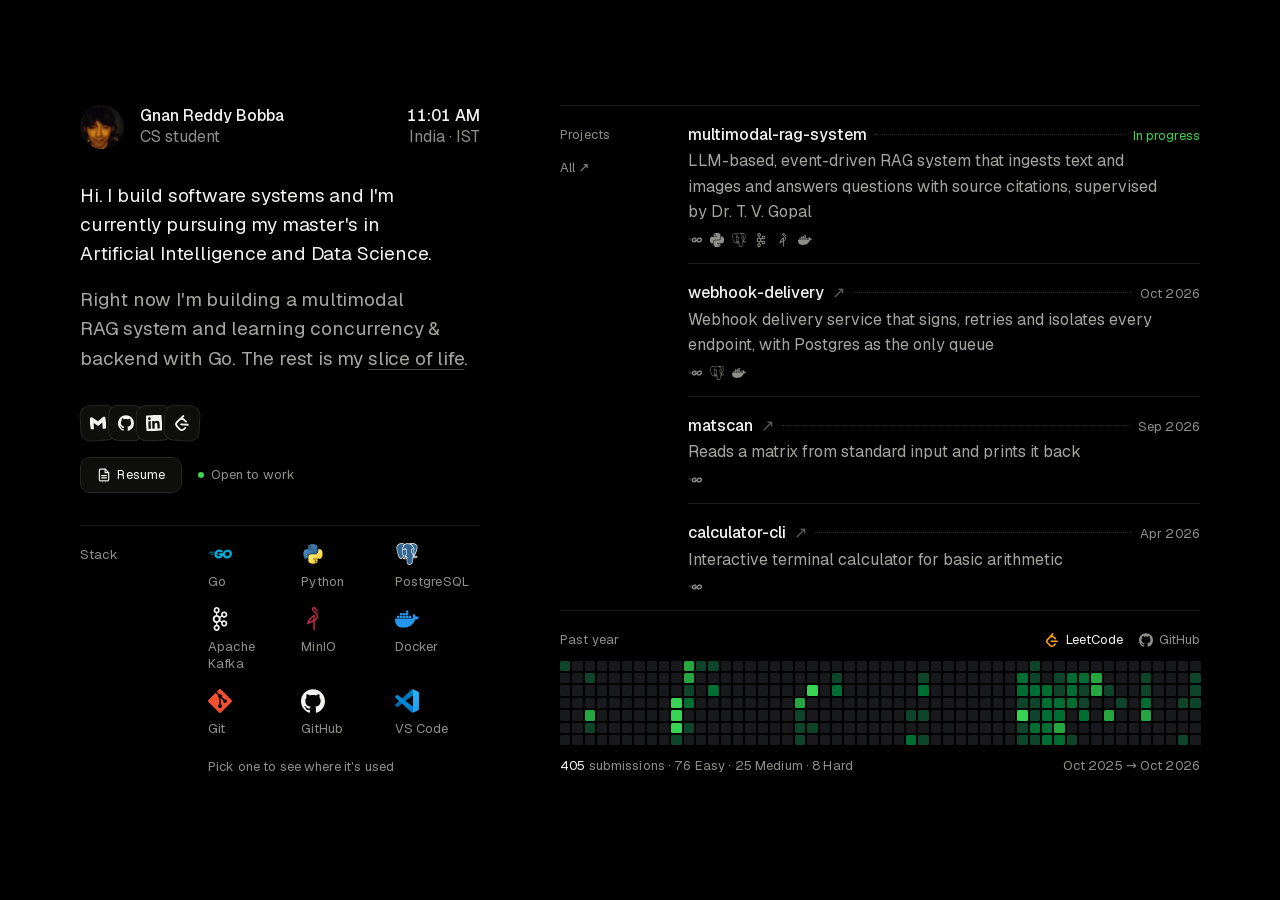
==== commit c41d73e5: "new design: one column on phones, two on wide screens site.css replaces style.css for the home and 4" ====
--- a/index.html
+++ b/index.html
@@ -4,206 +4,129 @@
   <meta charset="UTF-8">
   <meta name="viewport" content="width=device-width, initial-scale=1.0">
   <meta name="theme-color" content="#000000">
-  <title>gnan reddy bobba</title>
-  <meta name="description" content="cs student building software systems">
+  <title>Gnan Reddy Bobba</title>
+  <meta name="description" content="CS student building software systems">
   <link rel="icon" href="data:image/svg+xml,%3Csvg xmlns='http://www.w3.org/2000/svg' viewBox='0 0 32 32'%3E%3Crect width='32' height='32' rx='7' fill='%23000'/%3E%3Ctext x='16' y='20' font-family='system-ui,sans-serif' font-size='22' font-weight='600' text-anchor='middle' fill='%23f2f2f0'%3Eg%3C/text%3E%3C/svg%3E">
   <link rel="apple-touch-icon" href="apple-touch-icon.png">
   <meta property="og:type" content="website">
   <meta property="og:url" content="https://gnanreddy13.github.io/">
-  <meta property="og:title" content="gnan reddy bobba">
-  <meta property="og:description" content="cs student building software systems">
+  <meta property="og:title" content="Gnan Reddy Bobba">
+  <meta property="og:description" content="CS student building software systems">
   <meta name="twitter:card" content="summary">
-  <!-- fetched straight away instead of after style.css (fonts need crossorigin even from the same site) -->
   <link rel="preload" href="fonts/geist.woff2" as="font" type="font/woff2" crossorigin>
-  <link rel="preload" href="fonts/geist-mono.woff2" as="font" type="font/woff2" crossorigin>
   <!-- ?v= is replaced with the commit at every deploy, so visitors never get a stale copy -->
-  <link rel="stylesheet" href="style.css?v=70">
-  <script src="app.js?v=42" defer></script>
-  <!-- without javascript: hide the parts that only work with it -->
-  <noscript><style>.clock, .rel, .snote, .ptabs, .arr, .rd-row, .panels, .mnote, .player { display: none; }</style></noscript>
+  <link rel="stylesheet" href="site.css?v=1">
+  <script src="app.js?v=1" defer></script>
 </head>
 <body>
-  <!-- icon sprite: github, linkedin, mail and leetcode (i-code) are official filled logos; the rest are stroke icons -->
   <svg width="0" height="0" style="position:absolute" aria-hidden="true">
     <symbol id="i-github" viewBox="0 0 24 24"><path fill="currentColor" stroke="none" d="M12 .297c-6.63 0-12 5.373-12 12 0 5.303 3.438 9.8 8.205 11.385.6.113.82-.258.82-.577 0-.285-.01-1.04-.015-2.04-3.338.724-4.042-1.61-4.042-1.61C4.422 18.07 3.633 17.7 3.633 17.7c-1.087-.744.084-.729.084-.729 1.205.084 1.838 1.236 1.838 1.236 1.07 1.835 2.809 1.305 3.495.998.108-.776.417-1.305.76-1.605-2.665-.3-5.466-1.332-5.466-5.93 0-1.31.465-2.38 1.235-3.22-.135-.303-.54-1.523.105-3.176 0 0 1.005-.322 3.3 1.23.96-.267 1.98-.399 3-.405 1.02.006 2.04.138 3 .405 2.28-1.552 3.285-1.23 3.285-1.23.645 1.653.24 2.873.12 3.176.765.84 1.23 1.91 1.23 3.22 0 4.61-2.805 5.625-5.475 5.92.42.36.81 1.096.81 2.22 0 1.606-.015 2.896-.015 3.286 0 .315.21.69.825.57C20.565 22.092 24 17.592 24 12.297c0-6.627-5.373-12-12-12"/></symbol>
     <symbol id="i-linkedin" viewBox="0 0 24 24"><path fill="currentColor" stroke="none" d="M20.447 20.452h-3.554v-5.569c0-1.328-.027-3.037-1.852-3.037-1.853 0-2.136 1.445-2.136 2.939v5.667H9.351V9h3.414v1.561h.046c.477-.9 1.637-1.85 3.37-1.85 3.601 0 4.267 2.37 4.267 5.455v6.286zM5.337 7.433a2.062 2.062 0 0 1-2.063-2.065 2.064 2.064 0 1 1 2.063 2.065zm1.782 13.019H3.555V9h3.564v11.452zM22.225 0H1.771C.792 0 0 .774 0 1.729v20.542C0 23.227.792 24 1.771 24h20.451C23.2 24 24 23.227 24 22.271V1.729C24 .774 23.2 0 22.222 0h.003z"/></symbol>
     <symbol id="i-mail" viewBox="0 0 24 24"><path fill="currentColor" stroke="none" d="M24 5.457v13.909c0 .904-.732 1.636-1.636 1.636h-3.819V11.73L12 16.64l-6.545-4.91v9.273H1.636A1.636 1.636 0 0 1 0 19.366V5.457c0-2.023 2.309-3.178 3.927-1.964L5.455 4.64 12 9.548l6.545-4.91 1.528-1.145C21.69 2.28 24 3.434 24 5.457z"/></symbol>
     <symbol id="i-file" viewBox="0 0 24 24"><path d="M14 2H6a2 2 0 0 0-2 2v16a2 2 0 0 0 2 2h12a2 2 0 0 0 2-2V8z"/><polyline points="14 2 14 8 20 8"/><line x1="16" y1="13" x2="8" y2="13"/><line x1="16" y1="17" x2="8" y2="17"/></symbol>
     <symbol id="i-code" viewBox="0 0 24 24"><path fill="currentColor" stroke="none" d="M13.483 0a1.374 1.374 0 0 0-.961.438L7.116 6.226l-3.854 4.126a5.266 5.266 0 0 0-1.209 2.104 5.35 5.35 0 0 0-.125.513 5.527 5.527 0 0 0 .062 2.362 5.83 5.83 0 0 0 .349 1.017 5.938 5.938 0 0 0 1.271 1.818l4.277 4.193.039.038c2.248 2.165 5.852 2.133 8.063-.074l2.396-2.392c.54-.54.54-1.414.003-1.955a1.378 1.378 0 0 0-1.951-.003l-2.396 2.392a3.021 3.021 0 0 1-4.205.038l-.02-.019-4.276-4.193c-.652-.64-.972-1.469-.948-2.263a2.68 2.68 0 0 1 .066-.523 2.545 2.545 0 0 1 .619-1.164L9.13 8.114c1.058-1.134 3.204-1.27 4.43-.278l3.501 2.831c.593.48 1.461.387 1.94-.207a1.384 1.384 0 0 0-.207-1.943l-3.5-2.831c-.8-.647-1.766-1.045-2.774-1.202l2.015-2.158A1.384 1.384 0 0 0 13.483 0zm-2.866 12.815a1.38 1.38 0 0 0-1.38 1.382 1.38 1.38 0 0 0 1.38 1.382H20.79a1.38 1.38 0 0 0 1.38-1.382 1.38 1.38 0 0 0-1.38-1.382z"/></symbol>
-    <symbol id="i-clock" viewBox="0 0 24 24"><circle cx="12" cy="12" r="10"/><polyline points="12 6 12 12 16 14"/></symbol>
-    <symbol id="i-cal" viewBox="0 0 24 24"><rect x="3" y="4" width="18" height="18" rx="2"/><line x1="16" y1="2" x2="16" y2="6"/><line x1="8" y1="2" x2="8" y2="6"/><line x1="3" y1="10" x2="21" y2="10"/></symbol>
-    <symbol id="i-play" viewBox="0 0 24 24"><path d="M7 4.5v15l12-7.5z"/></symbol>
-    <symbol id="i-pause" viewBox="0 0 24 24"><line x1="8" y1="5" x2="8" y2="19"/><line x1="16" y1="5" x2="16" y2="19"/></symbol>
-    <symbol id="i-repeat" viewBox="0 0 24 24"><polyline points="17 1 21 5 17 9"/><path d="M3 11V9a4 4 0 0 1 4-4h14"/><polyline points="7 23 3 19 7 15"/><path d="M21 13v2a4 4 0 0 1-4 4H3"/></symbol>
-    <symbol id="i-ext" viewBox="0 0 24 24"><line x1="7" y1="17" x2="17" y2="7"/><polyline points="7 7 17 7 17 17"/></symbol>
-    <symbol id="i-left" viewBox="0 0 24 24"><polyline points="15 18 9 12 15 6"/></symbol>
-    <symbol id="i-right" viewBox="0 0 24 24"><polyline points="9 18 15 12 9 6"/></symbol>
+    <symbol id="i-linkedin-full" viewBox="0 0 128 128"><path fill="#0A66C2" d="M116 3H12a8.91 8.91 0 00-9 8.8v104.42a8.91 8.91 0 009 8.78h104a8.93 8.93 0 009-8.81V11.77A8.93 8.93 0 00116 3z"/><path fill="#fff" d="M21.06 48.73h18.11V107H21.06zm9.06-29a10.5 10.5 0 11-10.5 10.49 10.5 10.5 0 0110.5-10.49M50.53 48.73h17.36v8h.24c2.42-4.58 8.32-9.41 17.13-9.41C103.6 47.28 107 59.35 107 75v32H88.89V78.65c0-6.75-.12-15.44-9.41-15.44s-10.87 7.36-10.87 15V107H50.53z"/></symbol>
+    <symbol id="i-mail-full" viewBox="52 42 88 66"><path fill="#4285F4" d="M58 108h14V74L52 59v43c0 3.32 2.69 6 6 6"/><path fill="#34A853" d="M120 108h14c3.32 0 6-2.69 6-6V59l-20 15"/><path fill="#FBBC04" d="M120 48v26l20-15v-8c0-7.42-8.47-11.65-14.4-7.2"/><path fill="#EA4335" d="M72 74V48l24 18 24-18v26L96 92"/><path fill="#C5221F" d="M52 51v8l20 15V48l-5.6-4.2c-5.94-4.45-14.4-.22-14.4 7.2"/></symbol>
   </svg>
+  <main>
+    <!-- wide screens: two columns that fit one screen. left: who i am, how to reach me, what i use. right: what i've built, how active i am -->
+    <div class="col-a">
+    <header class="head">
+      <img src="me.jpg" alt="" width="120" height="120">
+      <div>
+        <h1>Gnan Reddy Bobba</h1>
+        <p class="muted">CS student</p>
+      </div>
+      <div class="here">
+        <p class="now" id="now">UTC+5:30</p>
+        <p class="muted">India · IST</p>
+      </div>
+    </header>
 
-  <main class="split">
-    <!-- left on wide screens: who i am, sticky while the right side scrolls; on phones the wrappers vanish,
-         everything stacks, and contact is moved to the very end (see .split .contact in style.css) -->
-    <div class="col-me">
-      <!-- who -->
-      <header class="head">
-        <img class="me" src="me.jpg" alt="" width="120" height="120">   <!-- beside all five lines, not above them -->
-        <h1>gnan reddy bobba</h1>
-        <p class="tagline">cs student · open to work</p>
-        <p class="clock" id="clock"></p>
-        <p class="clock" id="date"></p>
-        <p class="rel" id="clock-rel"></p>
-      </header>
+    <div class="intro">
+      <p>Hi. I build software systems and I'm currently pursuing my master's in Artificial Intelligence and Data Science.</p>
+      <p class="muted">Right now I'm building a multimodal RAG system and learning concurrency &amp; backend with Go. The rest is my <a href="life/">slice of life</a>.</p>
+    </div>
 
-      <!-- what i do -->
-      <div class="intro">
-        <p class="lede">hi. i build software systems and enjoy my <span class="nowrap"><a href="life/">slice of life<svg class="i sm fwd" aria-hidden="true"><use href="#i-right"/></svg></a>.</span></p>
+    <div class="reach">
+      <nav class="hand" aria-label="find me">
+        <a id="mail" href="mailto:gnanreddy13@gmail.com" data-n="Email" aria-label="Email"><svg aria-hidden="true"><use href="#i-mail"/></svg><svg class="full" aria-hidden="true"><use href="#i-mail-full"/></svg></a>
+        <a href="https://github.com/gnanreddy13" data-n="GitHub" aria-label="GitHub" target="_blank" rel="noreferrer"><svg aria-hidden="true"><use href="#i-github"/></svg></a>
+        <a href="https://www.linkedin.com/in/gnanreddy13/" data-n="LinkedIn" aria-label="LinkedIn" target="_blank" rel="noreferrer"><svg aria-hidden="true"><use href="#i-linkedin"/></svg><svg class="full" aria-hidden="true"><use href="#i-linkedin-full"/></svg></a>
+        <a href="https://leetcode.com/u/gnanreddy13/" data-n="LeetCode" aria-label="LeetCode" target="_blank" rel="noreferrer"><svg aria-hidden="true"><use href="#i-code"/></svg></a>
+      </nav>
+      <div class="act">
+        <a class="btn" href="gnan-reddy-bobba-resume.pdf" target="_blank" rel="noreferrer"><svg class="line" aria-hidden="true"><use href="#i-file"/></svg>Resume</a>
+        <span class="status sm"><i></i>Open to work</span>
+        <span class="sr-only" id="mail-live" aria-live="polite"></span>
       </div>
+    </div>
 
-      <!-- the tools i use, said as a sentence: each tool is tappable and highlights the matching project hashtags -->
-      <section class="skills">
-        <p class="label">i work with...</p>
-        <p class="snote">// tap a skill to see which projects use it</p>
-        <!-- data-skill words must match the data-tag values on the project hashtags -->
-        <p class="stack">
-          <button class="chip" type="button" aria-pressed="false" data-skill="go">go</button> &amp; <button class="chip" type="button" aria-pressed="false" data-skill="python">python</button> for services,
-          <button class="chip" type="button" aria-pressed="false" data-skill="sql">sql</button> &amp; <button class="chip" type="button" aria-pressed="false" data-skill="postgresql">postgresql</button> (+ <button class="chip" type="button" aria-pressed="false" data-skill="pgvector">pgvector</button>) for data,
-          <button class="chip" type="button" aria-pressed="false" data-skill="kafka">kafka</button> for events, <button class="chip" type="button" aria-pressed="false" data-skill="minio">minio</button> for storage,
-          and <button class="chip" type="button" aria-pressed="false" data-skill="docker">docker</button> to ship it all.
-        </p>
+    <div class="blocks">
+      <section class="blk">
+        <div class="k sm"><span>Stack</span></div>
+        <!-- official logos, saved in icons/: simple-icons for single-colour ones, devicon (*-original) for the multi-colour python, postgresql and vs code -->
+        <div class="tools" role="group" aria-label="Stack: pick one to see the projects that use it">
+          <button class="tool pick" type="button" aria-pressed="false" data-t="go"><span class="logo" aria-hidden="true"></span><span class="nm">Go</span></button>
+          <button class="tool pick" type="button" aria-pressed="false" data-t="python"><img src="icons/python-original.svg" alt="" width="24" height="24"><span class="nm">Python</span></button>
+          <button class="tool pick" type="button" aria-pressed="false" data-t="postgresql"><img src="icons/postgresql-original.svg" alt="" width="24" height="24"><span class="nm">PostgreSQL</span></button>
+          <button class="tool pick" type="button" aria-pressed="false" data-t="apachekafka"><span class="logo" aria-hidden="true"></span><span class="nm">Apache Kafka</span></button>
+          <button class="tool pick" type="button" aria-pressed="false" data-t="minio"><span class="logo" aria-hidden="true"></span><span class="nm">MinIO</span></button>
+          <button class="tool pick" type="button" aria-pressed="false" data-t="docker"><span class="logo" aria-hidden="true"></span><span class="nm">Docker</span></button>
+          <div class="tool" data-t="git"><span class="logo" aria-hidden="true"></span><span class="nm">Git</span></div>
+          <div class="tool" data-t="github"><span class="logo" aria-hidden="true"></span><span class="nm">GitHub</span></div>
+          <div class="tool" data-t="vscode"><img src="icons/vscode-original.svg" alt="" width="24" height="24"><span class="nm">VS Code</span></div>
+        </div>
+        <p class="used sm" id="used" aria-live="polite">Pick one to see where it's used</p>
       </section>
+    </div>
+    </div>
 
-      <!-- what i'm up to these days: update the text every few weeks (the song lives in music/) -->
-      <!-- data-sum: the short version shown on phones while folded; update it with the text -->
-      <section class="now" data-sum="building the rag system">
-        <p class="label" id="now-label">now i'm...</p>
-        <div class="fold-body" id="now-body">   <!-- on phones this folds away under the label -->
-          <p class="now-text">building the multimodal rag system, and learning concurrency &amp; backend with go</p>
-          <p class="label fold-label" id="music-label" hidden>music...</p>   <!-- phones only: folds the player -->
-          <div class="music" id="music-body">   <!-- the note + player: on phones this folds away under "music" -->
-          <p class="mnote">// what i'm listening to lately</p>
-          <!-- mini player: nothing plays until pressed; the file only downloads then (preload="none") -->
-          <div class="player" id="player">
-            <!-- the album: a sleeve with the record half out; it slides further out and spins while playing -->
-            <span class="album" id="album" aria-hidden="true">
-              <span class="slide"><span class="disc"></span></span>
-              <span class="sleeve"></span>
-            </span>
-            <div class="tinfo">
-              <p class="tlabel"><button class="rpt" id="rpt" type="button" aria-pressed="true"><svg class="i" aria-hidden="true"><use href="#i-repeat"/></svg><span id="rpt-t">on repeat</span></button></p>
-              <p class="tname"><a target="_blank" rel="noreferrer" href="https://music.youtube.com/watch?v=b0q5PR1xpA0">cipher<svg class="i sm"><use href="#i-ext"/></svg></a> · lemmino · <a class="tlic" target="_blank" rel="noreferrer" href="https://creativecommons.org/licenses/by-sa/4.0/">cc by-sa 4.0</a></p>
-              <!-- play/pause (line icons), then a thin line that fills as the song plays: click or drag it to jump -->
-              <div class="tctl">
-                <button class="pbtn" id="pbtn" type="button" aria-pressed="false" aria-label="play cipher by lemmino">
-                  <svg class="i" aria-hidden="true"><use id="picon" href="#i-play"/></svg>
-                </button>
-                <span class="prog" id="seek" role="slider" tabindex="0" aria-label="position in cipher" aria-valuemin="0" aria-valuemax="100" aria-valuenow="0" aria-valuetext="0:00">
-                  <span class="prog-line"><span class="prog-hov" id="prog-hov"></span><span class="prog-fg" id="prog"></span></span>
-                </span>
-              </div>
-            </div>
-            <audio id="audio" src="music/cipher.m4a" preload="none" loop></audio>
+    <div class="col-b">
+    <div class="blocks">
+      <section class="blk">
+        <div class="k sm"><span>Projects</span><a href="https://github.com/gnanreddy13?tab=repositories&amp;sort=updated" target="_blank" rel="noreferrer">All ↗</a></div>
+        <div>
+          <div class="proj">
+            <div class="top"><span class="name">multimodal-rag-system</span><span class="lead"></span><span class="when live sm">In progress</span></div>
+            <p class="desc">LLM-based, event-driven RAG system that ingests text and images and answers questions with source citations, supervised by Dr.&nbsp;T.&nbsp;V.&nbsp;Gopal</p>
+            <p class="uses" role="img" aria-label="built with Go, Python, PostgreSQL, Apache Kafka, MinIO, Docker"><span class="u" data-t="go" title="Go"><i></i></span><span class="u full" data-t="python" title="Python"><i></i><img src="icons/python-original.svg" alt="" width="14" height="14"></span><span class="u full" data-t="postgresql" title="PostgreSQL"><i></i><img src="icons/postgresql-original.svg" alt="" width="14" height="14"></span><span class="u" data-t="apachekafka" title="Apache Kafka"><i></i></span><span class="u" data-t="minio" title="MinIO"><i></i></span><span class="u" data-t="docker" title="Docker"><i></i></span></p>
           </div>
-          </div>
+          <a class="proj" href="https://github.com/gnanreddy13/webhook-delivery" target="_blank" rel="noreferrer">
+            <div class="top"><span class="name">webhook-delivery</span><span class="arr">↗</span><span class="lead"></span><span class="when sm">Oct 2026</span></div>
+            <p class="desc">Webhook delivery service that signs, retries and isolates every endpoint, with Postgres as the only queue</p>
+            <p class="uses" role="img" aria-label="built with Go, PostgreSQL, Docker"><span class="u" data-t="go" title="Go"><i></i></span><span class="u full" data-t="postgresql" title="PostgreSQL"><i></i><img src="icons/postgresql-original.svg" alt="" width="14" height="14"></span><span class="u" data-t="docker" title="Docker"><i></i></span></p>
+          </a>
+          <a class="proj" href="https://github.com/gnanreddy13/matscan" target="_blank" rel="noreferrer">
+            <div class="top"><span class="name">matscan</span><span class="arr">↗</span><span class="lead"></span><span class="when sm">Sep 2026</span></div>
+            <p class="desc">Reads a matrix from standard input and prints it back</p>
+            <p class="uses" role="img" aria-label="built with Go"><span class="u" data-t="go" title="Go"><i></i></span></p>
+          </a>
+          <a class="proj" href="https://github.com/gnanreddy13/calculator-cli" target="_blank" rel="noreferrer">
+            <div class="top"><span class="name">calculator-cli</span><span class="arr">↗</span><span class="lead"></span><span class="when sm">Apr 2026</span></div>
+            <p class="desc">Interactive terminal calculator for basic arithmetic</p>
+            <p class="uses" role="img" aria-label="built with Go"><span class="u" data-t="go" title="Go"><i></i></span></p>
+          </a>
         </div>
       </section>
 
-      <!-- next step -->
-      <section class="contact">
-        <p class="label">find me...</p>
-        <nav class="links" aria-label="contact">
-          <a class="cl" id="mail" href="mailto:gnanreddy13@gmail.com" title="copy gnanreddy13@gmail.com"><svg class="i lc" aria-hidden="true"><use href="#i-mail"/></svg><span id="mail-t">email</span></a>
-          <span class="sr-only" id="mail-live" aria-live="polite"></span>
-          <a class="cl" target="_blank" rel="noreferrer" href="https://www.linkedin.com/in/gnanreddy13/"><svg class="i lc" aria-hidden="true"><use href="#i-linkedin"/></svg>linkedin<svg class="i sm"><use href="#i-ext"/></svg></a>
-          <a class="cl" target="_blank" rel="noreferrer" href="https://github.com/gnanreddy13"><svg class="i lc" aria-hidden="true"><use href="#i-github"/></svg>github<svg class="i sm"><use href="#i-ext"/></svg></a>
-          <a class="cl" target="_blank" rel="noreferrer" href="https://leetcode.com/u/gnanreddy13/"><svg class="i lc" aria-hidden="true"><use href="#i-code"/></svg>leetcode<svg class="i sm"><use href="#i-ext"/></svg></a>
-          <a class="cl" target="_blank" rel="noreferrer" href="gnan-reddy-bobba-resume.pdf"><svg class="i" aria-hidden="true"><use href="#i-file"/></svg>resume<svg class="i sm"><use href="#i-ext"/></svg></a>
-        </nav>
-      </section>
-    </div>
-
-    <!-- right on wide screens: what i do -->
-    <div class="col-work">
-      <!-- proof: building / built tabs (set data-status to "active" or "done") -->
-      <section class="projects">
-        <div class="label-row">
-          <div class="ptabs" role="group" aria-label="project status">
-            <button class="ptab" type="button" aria-pressed="true" data-s="active">building <span></span></button>
-            <button class="ptab" type="button" aria-pressed="false" data-s="done">built <span></span></button>
+      <section class="blk fig">
+        <div class="k sm">
+          <span>Past year</span>
+          <div class="tabs" role="group" aria-label="which graph">
+            <button class="tab" type="button" aria-pressed="true" data-g="lc"><svg aria-hidden="true"><use href="#i-code"/></svg>LeetCode</button>
+            <button class="tab" type="button" aria-pressed="false" data-g="gh"><svg aria-hidden="true"><use href="#i-github"/></svg>GitHub</button>
           </div>
-          <a class="more" id="pmore" target="_blank" rel="noreferrer" href="https://github.com/gnanreddy13?tab=repositories&sort=updated">see more<svg class="i sm"><use href="#i-ext"/></svg></a>
         </div>
-        <!-- each project: name with a quiet date beside it, what it is on the next line, hashtags last -->
-        <div class="plist">
-          <p class="project" data-status="active">
-            <span class="name">multimodal-rag-system</span> <span class="when">· in progress</span>
-            <span class="desc">llm-based, event-driven rag system that ingests text and images and answers questions with source citations, supervised by dr. t. v. gopal</span>
-            <span class="tags"><span class="tag" data-tag="go">#go</span><span class="tag" data-tag="python">#python</span><span class="tag" data-tag="sql">#sql</span><span class="tag" data-tag="postgresql">#postgresql</span><span class="tag" data-tag="pgvector">#pgvector</span><span class="tag" data-tag="minio">#minio</span><span class="tag" data-tag="kafka">#kafka</span><span class="tag" data-tag="docker">#docker</span></span>
-          </p>
-          <p class="project" data-status="done">
-            <a class="name" target="_blank" rel="noreferrer" href="https://github.com/gnanreddy13/webhook-delivery">webhook-delivery<svg class="i sm"><use href="#i-ext"/></svg></a> <span class="when">· oct 2026</span>
-            <span class="desc">webhook delivery service that signs, retries and isolates every endpoint, with postgres as the only queue</span>
-            <span class="tags"><span class="tag" data-tag="go">#go</span><span class="tag" data-tag="sql">#sql</span><span class="tag" data-tag="postgresql">#postgresql</span><span class="tag" data-tag="docker">#docker</span></span>
-          </p>
-          <p class="project" data-status="done">
-            <a class="name" target="_blank" rel="noreferrer" href="https://github.com/gnanreddy13/matscan">matscan<svg class="i sm"><use href="#i-ext"/></svg></a> <span class="when">· sep 2026</span>
-            <span class="desc">reads a matrix from standard input and prints it back</span>
-            <span class="tags"><span class="tag" data-tag="go">#go</span></span>
-          </p>
-          <p class="project" data-status="done">
-            <a class="name" target="_blank" rel="noreferrer" href="https://github.com/gnanreddy13/calculator-cli">calculator-cli<svg class="i sm"><use href="#i-ext"/></svg></a> <span class="when">· apr 2026</span>
-            <span class="desc">interactive terminal calculator for basic arithmetic</span>
-            <span class="tags"><span class="tag" data-tag="go">#go</span></span>
-          </p>
-          <p class="pempty" id="pempty" hidden>nothing here yet</p>
-        </div>
-      </section>
-
-      <!-- consistency: the two graphs stacked, full width
-           zones: hint (under the label) / panel header (permanent fact on the left, hovered day on the right while hovering)
-           / total + range under each graph (year at rest, visible window while hovering or sliding) -->
-      <section class="activity">
-        <p class="label" id="act-label">past year...</p>
-        <noscript><p class="rd hint">turn on javascript to see the activity graphs</p></noscript>
-        <!-- on phones this folds away under the label (see folds in app.js) -->
-        <div class="fold-body" id="act-body">
-          <div class="rd-row">
-            <span class="rd hint" id="rd-hint"></span>
-          </div>
-          <div class="panels">
-            <div class="panel">
-              <div class="panel-head">
-                <svg class="i lc" aria-hidden="true"><use href="#i-github"/></svg>
-                <span class="fact" id="gh-repos"></span>
-                <span class="rd" id="rd-gh" hidden aria-live="polite"></span>
-              </div>
-              <div class="sc" id="sc-gh" data-l="0" data-r="0">
-                <div class="bars" id="b-gh" role="group" tabindex="0" aria-label="github activity, past year, arrow keys to browse days"></div>
-                <button class="arr l" type="button" data-for="b-gh" data-dir="-1" aria-label="scroll github graph back" title="earlier"><svg class="i"><use href="#i-left"/></svg></button>
-                <button class="arr r" type="button" data-for="b-gh" data-dir="1" aria-label="scroll github graph forward" title="later"><svg class="i"><use href="#i-right"/></svg></button>
-              </div>
-              <p class="stat" id="s-gh"></p>
-              <p class="rng" id="r-gh"></p>
-              <p class="sub" id="gh-push"></p>
-            </div>
-            <div class="panel">
-              <div class="panel-head">
-                <svg class="i lc" aria-hidden="true"><use href="#i-code"/></svg>
-                <span class="fact" id="solved-n"></span>
-                <span class="rd" id="rd-lc" hidden aria-live="polite"></span>
-              </div>
-              <div class="sc" id="sc-lc" data-l="0" data-r="0">
-                <div class="bars" id="b-lc" role="group" tabindex="0" aria-label="leetcode activity, past year, arrow keys to browse days"></div>
-                <button class="arr l" type="button" data-for="b-lc" data-dir="-1" aria-label="scroll leetcode graph back" title="earlier"><svg class="i"><use href="#i-left"/></svg></button>
-                <button class="arr r" type="button" data-for="b-lc" data-dir="1" aria-label="scroll leetcode graph forward" title="later"><svg class="i"><use href="#i-right"/></svg></button>
-              </div>
-              <p class="stat" id="s-lc"></p>
-              <p class="rng" id="r-lc"></p>
-              <p class="sub" id="solved-d"></p>
-            </div>
-          </div>
+        <div>
+          <noscript><p class="cap sm">Turn on JavaScript to see the graph, or see <a href="https://leetcode.com/u/gnanreddy13/" target="_blank" rel="noreferrer">LeetCode ↗</a> and <a href="https://github.com/gnanreddy13" target="_blank" rel="noreferrer">GitHub ↗</a></p><style>.tabs { display: none; }</style></noscript>
+          <div class="graph" id="graph" tabindex="0" role="group" aria-label="activity, past year: arrow keys to browse days"></div>
+          <p class="cap sm"><span id="cap-l"></span><span id="cap-r" aria-live="polite"></span></p>
         </div>
       </section>
     </div>
+    </div>
   </main>
+
 </body>
-</html>+</html>
--- a/site.css
+++ b/site.css
@@ -0,0 +1,234 @@
+/* site.css: the home page and the 404 page.
+   one column on phones, two side by side on wide screens; the writing does the work, the activity graph is the one featured element.
+   life/ still uses style.css until it moves over. */
+@font-face { font-family: "Geist"; src: url("fonts/geist.woff2") format("woff2"); font-weight: 400 600; font-display: swap; }
+
+:root {
+  --bg: #000; --text: #f2f2f0; --muted: #8f8f8a; --soft: #a6a6a1; --faint: #5c5c58; --line: #1c1c1a;
+  --l0: #17191c; --l1: #0e4429; --l2: #006d32; --l3: #26a641; --l4: #39d353;
+  /* --muted is for labels and small text; --soft is a touch lighter, for sentences people actually read */
+  --track-sm: 0.01em;        /* small text gets a little letter spacing so it stays crisp on black */
+  --sans: "Geist", system-ui, sans-serif;
+  --u: 1rem;                 /* one spacing unit: every gap is 0.5, 1, 2, 3 or 5 of it */
+  --i-gap: 0.4rem;           /* between an icon and its text, everywhere */
+  --line-h: 1.6rem;          /* one body line: labels use it too, so they sit on the first line of their content */
+  --gutter: 7rem;            /* the label column */
+  --col: 36rem;
+  /* objects (tiles, button): one surface, one border, one corner, one height */
+  --obj-bg: #0e0e0d; --obj-line: #262624; --obj-hover: #181816; --obj-r: 10px; --obj-h: 2.25rem;
+  color-scheme: dark;
+}
+* { margin: 0; padding: 0; box-sizing: border-box; }
+html { background: var(--bg); -webkit-text-size-adjust: 100%; }
+body { font-family: var(--sans); color: var(--text); font-size: 1rem; line-height: var(--line-h); -webkit-font-smoothing: antialiased; }
+a { color: inherit; text-decoration: underline; text-decoration-color: #444441; text-underline-offset: 0.2em; text-decoration-thickness: 1px; transition: text-decoration-color 0.15s, color 0.15s; }
+a:hover { text-decoration-color: var(--text); }
+:focus-visible { outline: 1px solid var(--text); outline-offset: 3px; border-radius: 2px; }
+.sm { font-size: 0.8125rem; letter-spacing: var(--track-sm); font-variant-numeric: tabular-nums; }   /* small text: labels, dates, captions */
+.muted { color: var(--muted); }
+.sr-only { position: absolute; width: 1px; height: 1px; overflow: hidden; clip-path: inset(50%); white-space: nowrap; }
+
+main { width: min(var(--col), 100% - 2 * var(--u)); margin: 0 auto; padding: calc(var(--u) * 5) 0 calc(var(--u) * 3); }
+
+/* who: photo, name, role. nothing else */
+.head { display: flex; align-items: center; gap: var(--u); }
+.head img { width: 2.75rem; height: 2.75rem; border-radius: 50%; object-fit: cover; }
+.head h1 { font-size: 1rem; font-weight: 500; line-height: 1.3; }
+.head p { line-height: 1.3; }
+
+/* intro: real sentences, and the only place the type gets bigger */
+.intro { margin-top: calc(var(--u) * 2); }
+.intro p { font-size: 1.1875rem; line-height: 1.55; letter-spacing: -0.01em; text-wrap: balance; }   /* even lines, no stubs */
+.intro .muted { color: var(--soft); }
+.intro p + p { margin-top: var(--u); }
+
+/* every block below: a hairline, the label in the left column, the content on the right */
+.blocks { margin-top: calc(var(--u) * 3); }
+.col-b > .blocks { margin-top: 0; }   /* one column: projects follow the stack directly; two columns: they start at the top */
+.blk { display: grid; grid-template-columns: var(--gutter) 1fr; gap: 0 var(--u); padding: var(--u) 0; border-top: 1px solid var(--line); }
+.blk > .k { display: flex; flex-direction: column; align-items: flex-start; gap: calc(var(--u) * 0.5); color: var(--muted); }
+.blk > .k > * { line-height: var(--line-h); }
+.blk > div > p { text-wrap: pretty; }
+.k a { text-decoration: none; }
+.k a:hover { color: var(--text); }
+
+/* each tool's official logo (simple-icons) and brand colour, used by the stack and the project icons */
+[data-t="go"] { --icon: url(icons/go.svg); --brand: #00ADD8; }
+[data-t="python"] { --icon: url(icons/python.svg); --brand: #3776AB; }
+[data-t="postgresql"] { --icon: url(icons/postgresql.svg); --brand: #4169E1; }
+[data-t="apachekafka"] { --icon: url(icons/apachekafka.svg); --brand: #F2F2F0; }
+[data-t="minio"] { --icon: url(icons/minio.svg); --brand: #C72E49; }
+[data-t="docker"] { --icon: url(icons/docker.svg); --brand: #2496ED; }
+[data-t="git"] { --icon: url(icons/git.svg); --brand: #F05032; }
+[data-t="github"] { --icon: url(icons/github.svg); --brand: #F2F2F0; }   /* github's official near-black, shown white on the dark page */
+
+/* stack: each tool's official logo in full colour, its name under it.
+   single-colour logos are drawn from simple-icons in their brand colour; python and postgresql use their multi-colour originals (devicon) */
+.tools { display: grid; grid-template-columns: repeat(3, 1fr); gap: var(--u) calc(var(--u) * 0.5); }
+.tool { display: flex; flex-direction: column; align-items: flex-start; gap: calc(var(--u) * 0.5); }
+.tool .logo {
+  width: 1.5rem; height: 1.5rem; background: var(--brand);
+  -webkit-mask: var(--icon) left center / contain no-repeat; mask: var(--icon) left center / contain no-repeat;
+}
+.tool img { width: 1.5rem; height: 1.5rem; object-fit: contain; object-position: left center; }
+.tool .nm { font-size: 0.8125rem; letter-spacing: var(--track-sm); color: var(--muted); line-height: 1.3; transition: color 0.15s; }
+.tool.pick:hover .nm { color: var(--text); }   /* only the tools you can pick respond to hover */
+
+/* picking a tool: the build tools are buttons. no box: the picked tool stays bright and every other tool dims,
+   the same way the projects that don't use it dim */
+.tool.pick { background: none; border: 0; padding: 0; font: inherit; color: inherit; text-align: left; cursor: pointer; }
+.tool.pick:focus-visible { outline-offset: 4px; }
+.tool { transition: opacity 0.2s; }
+.tools.picking .tool:not([aria-pressed="true"]) { opacity: 0.3; }
+.tool.pick[aria-pressed="true"] .nm { color: var(--text); }
+.proj { transition: opacity 0.2s; }
+.proj.dim { opacity: 0.3; }
+.proj .uses .u.on i { background: var(--brand); }
+.proj .uses .u.on.full i { opacity: 0; }
+.proj .uses .u.on img { opacity: 1; }
+/* the line under the stack: a hint until a tool is picked, then where that tool is used */
+.used { grid-column: -2 / -1; color: var(--muted); margin-top: var(--u); }   /* under the logos, not in the label gutter */
+
+/* projects: name, a dotted lead to the date, what it is underneath */
+.proj { display: block; text-decoration: none; }
+.proj + .proj { margin-top: var(--u); padding-top: var(--u); border-top: 1px solid var(--line); }
+.proj .top { display: flex; align-items: baseline; gap: calc(var(--u) * 0.5); }
+.proj .name { font-weight: 500; }
+.proj .lead { flex: 1; min-width: var(--u); border-bottom: 1px dotted #2e2e2b; transform: translateY(-0.3em); }
+.proj .when { white-space: nowrap; color: var(--muted); }
+.proj .when.live { color: var(--l4); }
+.proj .desc { color: var(--soft); text-wrap: pretty; }
+/* the tools a project uses: small logos only, the name on hover */
+.proj .uses { display: flex; gap: calc(var(--u) * 0.5); margin-top: calc(var(--u) * 0.5); }
+/* grey at rest; hovering the project shows each tool's full official logo, like the stack */
+.proj .uses .u { position: relative; width: 0.875rem; height: 0.875rem; }
+.proj .uses i {
+  display: block; width: 100%; height: 100%; background: var(--muted);
+  -webkit-mask: var(--icon) center / contain no-repeat; mask: var(--icon) center / contain no-repeat;
+  transition: background 0.2s, opacity 0.2s;
+}
+.proj .uses img { position: absolute; inset: 0; width: 100%; height: 100%; object-fit: contain; opacity: 0; transition: opacity 0.2s; }
+.proj:hover .uses i { background: var(--brand); }
+.proj:hover .uses .full i { opacity: 0; }
+.proj:hover .uses img { opacity: 1; }
+.proj .arr { color: var(--faint); transition: color 0.15s, transform 0.15s; }
+a.proj:hover .name { text-decoration: underline; text-decoration-color: var(--muted); text-underline-offset: 0.2em; }
+a.proj:hover .arr { color: var(--text); transform: translate(1px, -1px); }
+
+/* the one signature thing: a year of work */
+/* the graph is the one block that spans the full width: label and switch on a row above it */
+.blk.fig { grid-template-columns: 1fr; }
+.blk.fig > .k { flex-direction: row; justify-content: space-between; align-items: center; margin-bottom: calc(var(--u) * 0.5); }
+.tabs { display: flex; gap: var(--u); }
+.tab { display: inline-flex; align-items: center; gap: var(--i-gap); background: none; border: 0; color: var(--muted); cursor: pointer; font: inherit; transition: color 0.15s; }
+.tab svg { width: 0.875rem; height: 0.875rem; fill: currentColor; }
+.tab[aria-pressed="true"], .tab:hover { color: var(--text); }
+.tab[data-g="lc"][aria-pressed="true"] svg { color: #FFA116; }   /* selected: each service in its official colour (github's is white on dark) */
+/* leetcode's official difficulty colours, shown while you're on the graph block (muted at rest) */
+.cap .easy, .cap .med, .cap .hard { transition: color 0.2s; }
+.fig:hover .cap .easy, .fig:focus-within .cap .easy { color: #1CBABA; }
+.fig:hover .cap .med, .fig:focus-within .cap .med { color: #FFB700; }
+.fig:hover .cap .hard, .fig:focus-within .cap .hard { color: #F63737; }
+.graph { display: grid; grid-auto-flow: column; grid-template-rows: repeat(7, 1fr); gap: 2px; }
+.graph:focus-visible { outline-offset: 4px; }
+.graph i { display: block; aspect-ratio: 1; border-radius: 1.5px; background: var(--l0); }
+.graph i[data-l="1"] { background: var(--l1); } .graph i[data-l="2"] { background: var(--l2); }
+.graph i[data-l="3"] { background: var(--l3); } .graph i[data-l="4"] { background: var(--l4); }
+.graph i:hover, .graph i.on { outline: 1px solid var(--text); outline-offset: -1px; }
+.graph i.out { visibility: hidden; }
+.cap { display: flex; flex-wrap: wrap; justify-content: space-between; gap: 0 var(--u); margin-top: calc(var(--u) * 0.5); color: var(--muted); }
+.cap span { white-space: nowrap; }
+.cap b { font-weight: 400; color: var(--text); }
+
+/* the time where i am: two lines on the right, mirroring the name and role on the left */
+.here { margin-left: auto; text-align: right; white-space: nowrap; }
+.head h1 { white-space: nowrap; }
+.here p { line-height: 1.3; }
+.here .now { font-weight: 500; font-variant-numeric: tabular-nums; }
+
+/* reach me: four app-icon tiles, overlapped and tilted like a loose hand of cards; they fan out on hover */
+.reach { margin-top: calc(var(--u) * 2); }
+.hand { display: flex; width: max-content; }
+.hand a {
+  position: relative; display: grid; place-items: center; width: var(--obj-h); height: var(--obj-h); border-radius: var(--obj-r);
+  background: var(--obj-bg); border: 1px solid var(--obj-line); color: var(--text);
+  transform: rotate(var(--r)); transition: transform 0.25s cubic-bezier(0.2, 0.7, 0.2, 1), margin 0.25s cubic-bezier(0.2, 0.7, 0.2, 1), background 0.15s;
+}
+.hand a + a { margin-left: -0.5rem; }
+.hand a:nth-child(1) { --r: -3deg; } .hand a:nth-child(2) { --r: 2deg; }
+.hand a:nth-child(3) { --r: -1.5deg; } .hand a:nth-child(4) { --r: 3deg; }
+.hand:hover a, .hand:focus-within a { --r: 0deg; }
+.hand:hover a + a, .hand:focus-within a + a { margin-left: calc(var(--u) * 0.5); }
+/* the lifted tile turns white, like the resume button; github's mark goes to its official near-black on the light tile */
+.hand a:hover, .hand a:focus-visible { transform: translateY(-3px); z-index: 1; background: var(--text); border-color: var(--text); color: #181717; }
+/* the lifted tile shows its brand colour (github's official mark is white on dark, the resume has no brand) */
+.hand a { transition: transform 0.25s cubic-bezier(0.2, 0.7, 0.2, 1), margin 0.25s cubic-bezier(0.2, 0.7, 0.2, 1), background 0.15s, border-color 0.15s, color 0.15s; }
+/* email and linkedin swap to their full official marks: gmail's four-colour M, linkedin's blue square with a white "in" */
+.hand svg { transition: opacity 0.15s; }
+.hand svg.full { position: absolute; opacity: 0; }
+.hand a:hover svg.full, .hand a:focus-visible svg.full { opacity: 1; }
+.hand a:hover svg:has(+ svg.full), .hand a:focus-visible svg:has(+ svg.full) { opacity: 0; }
+.hand a[data-n="LeetCode"]:hover, .hand a[data-n="LeetCode"]:focus-visible { color: #FFA116; }
+.hand svg { width: 1rem; height: 1rem; fill: currentColor; }
+.hand svg.line { fill: none; stroke: currentColor; stroke-width: 2; stroke-linecap: round; stroke-linejoin: round; }
+/* the tile's name, above it while you're on it */
+.hand a::after {
+  content: attr(data-n); position: absolute; bottom: calc(100% + 6px); left: 50%; transform: translate(-50%, 3px);
+  font-size: 0.8125rem; letter-spacing: var(--track-sm); color: var(--muted); white-space: nowrap; opacity: 0; pointer-events: none;
+  transition: opacity 0.15s, transform 0.15s;
+}
+.hand a:hover::after, .hand a:focus-visible::after { opacity: 1; transform: translate(-50%, 0); }
+/* touch screens can't hover: the tiles sit fanned out, straight, with their names always showing underneath */
+@media (hover: none) {
+  .hand { padding-bottom: calc(var(--u) * 1.5); }
+  .hand a { --r: 0deg; }
+  .hand a + a { margin-left: calc(var(--u) * 2); }   /* room for each name under its tile */
+  .hand a::after { bottom: auto; top: calc(100% + 6px); opacity: 1; transform: translate(-50%, 0); }
+  /* a tap leaves the browser thinking the finger still hovers, so hover looks are undone here
+     and tiles and the button respond while pressed instead */
+  .hand:hover a + a, .hand:focus-within a + a { margin-left: calc(var(--u) * 2); }
+  .hand a[data-n]:hover { transform: none; background: var(--obj-bg); border-color: var(--obj-line); color: var(--text); }
+  .hand a:hover svg.full { opacity: 0; }
+  .hand a:hover svg:has(+ svg.full) { opacity: 1; }
+  .hand a[data-n]:active { background: var(--text); border-color: var(--text); color: #181717; }
+  .btn:hover { background: var(--obj-bg); border-color: var(--obj-line); color: var(--text); }
+  .btn:active { background: var(--text); border-color: var(--text); color: #000; }
+  .proj:hover .uses i { background: var(--muted); }
+  .proj:hover .uses .full i { opacity: 1; }
+  .proj:hover .uses img { opacity: 0; }
+}
+
+/* the next step: one button, and where i stand */
+.act { display: flex; align-items: center; gap: var(--u); margin-top: var(--u); }
+.btn {
+  display: inline-flex; align-items: center; gap: var(--i-gap); height: var(--obj-h); padding: 0 var(--u); border-radius: var(--obj-r);
+  background: var(--obj-bg); border: 1px solid var(--obj-line); color: var(--text);
+  font-size: 0.8125rem; letter-spacing: var(--track-sm); text-decoration: none;
+  transition: background 0.15s, border-color 0.15s, color 0.15s, transform 0.1s;
+}
+.btn svg { width: 0.875rem; height: 0.875rem; flex: none; fill: none; stroke: currentColor; stroke-width: 2; stroke-linecap: round; stroke-linejoin: round; }
+/* the resume button fills white on hover: calm at rest, a clear main action when you reach for it */
+.btn:hover, .btn:focus-visible { background: var(--text); border-color: var(--text); color: #000; }
+.btn:active { transform: scale(0.97); }
+.status { display: inline-flex; align-items: center; gap: var(--i-gap); color: var(--muted); }
+.status i { width: 6px; height: 6px; border-radius: 50%; background: var(--l4); }
+
+
+/* reduced motion: every hover change happens instantly */
+@media (prefers-reduced-motion: reduce) { *, *::after { transition: none !important; } }
+
+/* wide screens: two columns side by side, the whole page on one screen */
+@media (min-width: 1100px) {
+  main { width: min(70rem, 100% - 4 * var(--u)); min-height: 100vh; display: grid; grid-template-columns: 25rem 1fr; align-content: center; gap: calc(var(--u) * 5); padding: calc(var(--u) * 2) 0; }   /* centred on the screen, top to bottom */
+  .col-a > .blocks { margin-top: calc(var(--u) * 2); }
+}
+
+@media (max-width: 560px) {
+  main { padding-top: calc(var(--u) * 3); }
+  .intro p { font-size: 1.125rem; }
+  .head { gap: calc(var(--u) * 0.75); }   /* the narrowest phones: name and time still fit on one line each */
+  .blk { grid-template-columns: 1fr; }
+  .blk > .k { flex-direction: row; justify-content: space-between; gap: var(--u); margin-bottom: calc(var(--u) * 0.5); }
+  .graph { gap: 1.5px; }
+  .graph i:nth-child(-n+91) { display: none; }   /* phones: the last 40 weeks, so the cells stay readable */
+}
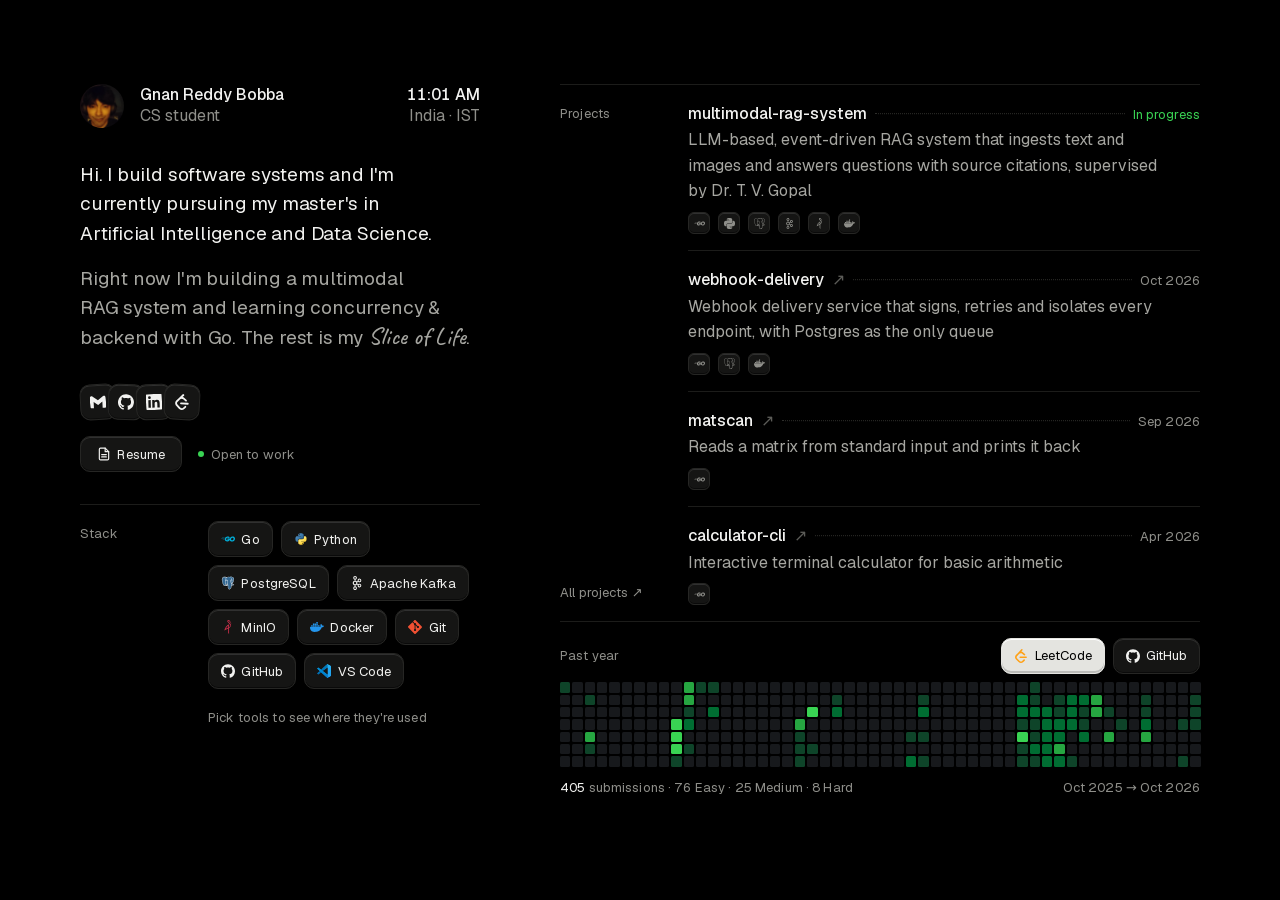
==== commit eee3fa1f: "home: tool chips, pick several tools, phone contact hand, top button - stack and graph switch as chi" ====
--- a/index.html
+++ b/index.html
@@ -15,8 +15,8 @@
   <meta name="twitter:card" content="summary">
   <link rel="preload" href="fonts/geist.woff2" as="font" type="font/woff2" crossorigin>
   <!-- ?v= is replaced with the commit at every deploy, so visitors never get a stale copy -->
-  <link rel="stylesheet" href="site.css?v=1">
-  <script src="app.js?v=1" defer></script>
+  <link rel="stylesheet" href="site.css?v=45">
+  <script src="app.js?v=44" defer></script>
 </head>
 <body>
   <svg width="0" height="0" style="position:absolute" aria-hidden="true">
@@ -45,7 +45,7 @@
 
     <div class="intro">
       <p>Hi. I build software systems and I'm currently pursuing my master's in Artificial Intelligence and Data Science.</p>
-      <p class="muted">Right now I'm building a multimodal RAG system and learning concurrency &amp; backend with Go. The rest is my <a href="life/">slice of life</a>.</p>
+      <p class="muted">Right now I'm building a multimodal RAG system and learning concurrency &amp; backend with Go. The rest is my <a class="script" href="life/">Slice of Life</a>.</p>
     </div>
 
     <div class="reach">
@@ -66,18 +66,18 @@
       <section class="blk">
         <div class="k sm"><span>Stack</span></div>
         <!-- official logos, saved in icons/: simple-icons for single-colour ones, devicon (*-original) for the multi-colour python, postgresql and vs code -->
-        <div class="tools" role="group" aria-label="Stack: pick one to see the projects that use it">
-          <button class="tool pick" type="button" aria-pressed="false" data-t="go"><span class="logo" aria-hidden="true"></span><span class="nm">Go</span></button>
-          <button class="tool pick" type="button" aria-pressed="false" data-t="python"><img src="icons/python-original.svg" alt="" width="24" height="24"><span class="nm">Python</span></button>
-          <button class="tool pick" type="button" aria-pressed="false" data-t="postgresql"><img src="icons/postgresql-original.svg" alt="" width="24" height="24"><span class="nm">PostgreSQL</span></button>
-          <button class="tool pick" type="button" aria-pressed="false" data-t="apachekafka"><span class="logo" aria-hidden="true"></span><span class="nm">Apache Kafka</span></button>
-          <button class="tool pick" type="button" aria-pressed="false" data-t="minio"><span class="logo" aria-hidden="true"></span><span class="nm">MinIO</span></button>
-          <button class="tool pick" type="button" aria-pressed="false" data-t="docker"><span class="logo" aria-hidden="true"></span><span class="nm">Docker</span></button>
-          <div class="tool" data-t="git"><span class="logo" aria-hidden="true"></span><span class="nm">Git</span></div>
-          <div class="tool" data-t="github"><span class="logo" aria-hidden="true"></span><span class="nm">GitHub</span></div>
-          <div class="tool" data-t="vscode"><img src="icons/vscode-original.svg" alt="" width="24" height="24"><span class="nm">VS Code</span></div>
+        <div class="tools" role="group" aria-label="Stack: pick tools to see the projects that use them">
+          <button class="tool pick" type="button" aria-pressed="false" data-t="go"><span class="tile"><span class="logo" aria-hidden="true"></span></span><span class="nm">Go</span></button>
+          <button class="tool pick" type="button" aria-pressed="false" data-t="python"><span class="tile"><img src="icons/python-original.svg" alt="" width="24" height="24"></span><span class="nm">Python</span></button>
+          <button class="tool pick" type="button" aria-pressed="false" data-t="postgresql"><span class="tile"><img src="icons/postgresql-original.svg" alt="" width="24" height="24"></span><span class="nm">PostgreSQL</span></button>
+          <button class="tool pick" type="button" aria-pressed="false" data-t="apachekafka"><span class="tile"><span class="logo" aria-hidden="true"></span></span><span class="nm">Apache Kafka</span></button>
+          <button class="tool pick" type="button" aria-pressed="false" data-t="minio"><span class="tile"><span class="logo" aria-hidden="true"></span></span><span class="nm">MinIO</span></button>
+          <button class="tool pick" type="button" aria-pressed="false" data-t="docker"><span class="tile"><span class="logo" aria-hidden="true"></span></span><span class="nm">Docker</span></button>
+          <div class="tool" data-t="git"><span class="tile"><span class="logo" aria-hidden="true"></span></span><span class="nm">Git</span></div>
+          <div class="tool" data-t="github"><span class="tile"><span class="logo" aria-hidden="true"></span></span><span class="nm">GitHub</span></div>
+          <div class="tool" data-t="vscode"><span class="tile"><img src="icons/vscode-original.svg" alt="" width="24" height="24"></span><span class="nm">VS Code</span></div>
         </div>
-        <p class="used sm" id="used" aria-live="polite">Pick one to see where it's used</p>
+        <p class="used sm" id="used" aria-live="polite">Pick tools to see where they're used</p>
       </section>
     </div>
     </div>
@@ -85,29 +85,30 @@
     <div class="col-b">
     <div class="blocks">
       <section class="blk">
-        <div class="k sm"><span>Projects</span><a href="https://github.com/gnanreddy13?tab=repositories&amp;sort=updated" target="_blank" rel="noreferrer">All ↗</a></div>
+        <div class="k sm" id="plabel"><span class="ph">Projects<span class="for" id="pfor"></span></span></div>
         <div>
           <div class="proj">
             <div class="top"><span class="name">multimodal-rag-system</span><span class="lead"></span><span class="when live sm">In progress</span></div>
             <p class="desc">LLM-based, event-driven RAG system that ingests text and images and answers questions with source citations, supervised by Dr.&nbsp;T.&nbsp;V.&nbsp;Gopal</p>
-            <p class="uses" role="img" aria-label="built with Go, Python, PostgreSQL, Apache Kafka, MinIO, Docker"><span class="u" data-t="go" title="Go"><i></i></span><span class="u full" data-t="python" title="Python"><i></i><img src="icons/python-original.svg" alt="" width="14" height="14"></span><span class="u full" data-t="postgresql" title="PostgreSQL"><i></i><img src="icons/postgresql-original.svg" alt="" width="14" height="14"></span><span class="u" data-t="apachekafka" title="Apache Kafka"><i></i></span><span class="u" data-t="minio" title="MinIO"><i></i></span><span class="u" data-t="docker" title="Docker"><i></i></span></p>
+            <p class="uses" role="img" aria-label="Built with Go, Python, PostgreSQL, Apache Kafka, MinIO, Docker"><span class="u" data-t="go" title="Go"><span class="ui"><i></i></span></span><span class="u full" data-t="python" title="Python"><span class="ui"><i></i><img src="icons/python-original.svg" alt="" width="14" height="14"></span></span><span class="u full" data-t="postgresql" title="PostgreSQL"><span class="ui"><i></i><img src="icons/postgresql-original.svg" alt="" width="14" height="14"></span></span><span class="u" data-t="apachekafka" title="Apache Kafka"><span class="ui"><i></i></span></span><span class="u" data-t="minio" title="MinIO"><span class="ui"><i></i></span></span><span class="u" data-t="docker" title="Docker"><span class="ui"><i></i></span></span></p>
           </div>
           <a class="proj" href="https://github.com/gnanreddy13/webhook-delivery" target="_blank" rel="noreferrer">
             <div class="top"><span class="name">webhook-delivery</span><span class="arr">↗</span><span class="lead"></span><span class="when sm">Oct 2026</span></div>
             <p class="desc">Webhook delivery service that signs, retries and isolates every endpoint, with Postgres as the only queue</p>
-            <p class="uses" role="img" aria-label="built with Go, PostgreSQL, Docker"><span class="u" data-t="go" title="Go"><i></i></span><span class="u full" data-t="postgresql" title="PostgreSQL"><i></i><img src="icons/postgresql-original.svg" alt="" width="14" height="14"></span><span class="u" data-t="docker" title="Docker"><i></i></span></p>
+            <p class="uses" role="img" aria-label="Built with Go, PostgreSQL, Docker"><span class="u" data-t="go" title="Go"><span class="ui"><i></i></span></span><span class="u full" data-t="postgresql" title="PostgreSQL"><span class="ui"><i></i><img src="icons/postgresql-original.svg" alt="" width="14" height="14"></span></span><span class="u" data-t="docker" title="Docker"><span class="ui"><i></i></span></span></p>
           </a>
           <a class="proj" href="https://github.com/gnanreddy13/matscan" target="_blank" rel="noreferrer">
             <div class="top"><span class="name">matscan</span><span class="arr">↗</span><span class="lead"></span><span class="when sm">Sep 2026</span></div>
             <p class="desc">Reads a matrix from standard input and prints it back</p>
-            <p class="uses" role="img" aria-label="built with Go"><span class="u" data-t="go" title="Go"><i></i></span></p>
+            <p class="uses" role="img" aria-label="Built with Go"><span class="u" data-t="go" title="Go"><span class="ui"><i></i></span></span></p>
           </a>
           <a class="proj" href="https://github.com/gnanreddy13/calculator-cli" target="_blank" rel="noreferrer">
             <div class="top"><span class="name">calculator-cli</span><span class="arr">↗</span><span class="lead"></span><span class="when sm">Apr 2026</span></div>
             <p class="desc">Interactive terminal calculator for basic arithmetic</p>
-            <p class="uses" role="img" aria-label="built with Go"><span class="u" data-t="go" title="Go"><i></i></span></p>
+            <p class="uses" role="img" aria-label="Built with Go"><span class="u" data-t="go" title="Go"><span class="ui"><i></i></span></span></p>
           </a>
         </div>
+        <a class="pall sm" href="https://github.com/gnanreddy13?tab=repositories&amp;sort=updated" target="_blank" rel="noreferrer">All projects ↗</a>
       </section>
 
       <section class="blk fig">
@@ -127,6 +128,8 @@
     </div>
     </div>
   </main>
+  <!-- phones and tablets: back to the top, from the bottom right corner once you've scrolled down -->
+  <a href="#top" class="totop" id="totop" aria-label="Back to top"><svg viewBox="0 0 24 24" aria-hidden="true"><path d="M12 19V5M5 12l7-7 7 7"/></svg></a>
 
 </body>
 </html>
--- a/site.css
+++ b/site.css
@@ -1,7 +1,8 @@
-/* site.css: the home page and the 404 page.
-   one column on phones, two side by side on wide screens; the writing does the work, the activity graph is the one featured element.
-   life/ still uses style.css until it moves over. */
+/* site.css: the whole site's look: the home page, the 404 page and the slice of life page (life/life.css adds only that page's own pieces).
+   one column on phones, two side by side on wide screens; the writing does the work, the activity graph is the one featured element. */
 @font-face { font-family: "Geist"; src: url("fonts/geist.woff2") format("woff2"); font-weight: 400 600; font-display: swap; }
+/* the handwriting from slice of life (Caveat, OFL): only the link to that page uses it here, so it loads on its own after the page, no preload */
+@font-face { font-family: "Caveat"; src: url("fonts/caveat.woff2") format("woff2"); font-weight: 400 700; font-display: swap; }
 
 :root {
   --bg: #000; --text: #f2f2f0; --muted: #8f8f8a; --soft: #a6a6a1; --faint: #5c5c58; --line: #1c1c1a;
@@ -15,13 +16,18 @@
   --gutter: 7rem;            /* the label column */
   --col: 36rem;
   /* objects (tiles, button): one surface, one border, one corner, one height */
-  --obj-bg: #0e0e0d; --obj-line: #262624; --obj-hover: #181816; --obj-r: 10px; --obj-h: 2.25rem;
+  --obj-bg: #151514; --obj-line: #262624; --obj-r: 10px; --obj-h: 2.25rem;
+  --obj-on: #e4e4e0;         /* a tile that's picked, selected, hovered or pressed: a soft off-white, not a glare */
+  --t: 0.15s;                /* colour changes: fills, borders, edges, text, logos */
+  --t-fade: 0.2s;            /* things fading in or out: dimmed projects, tooltips, difficulty colours */
+  --obj-hi: inset 0 1px 0 rgba(242, 242, 240, 0.12), inset 0 -1px 0 rgba(0, 0, 0, 0.5);   /* a faint light along each tile's top edge, like light from above */
+  --obj-hi-lit: inset 0 1px 0 #fff, inset 0 -2px 0 rgba(0, 0, 0, 0.18);   /* the same light on a white tile: a brighter top edge and a faint shade along the bottom */
   color-scheme: dark;
 }
 * { margin: 0; padding: 0; box-sizing: border-box; }
 html { background: var(--bg); -webkit-text-size-adjust: 100%; }
 body { font-family: var(--sans); color: var(--text); font-size: 1rem; line-height: var(--line-h); -webkit-font-smoothing: antialiased; }
-a { color: inherit; text-decoration: underline; text-decoration-color: #444441; text-underline-offset: 0.2em; text-decoration-thickness: 1px; transition: text-decoration-color 0.15s, color 0.15s; }
+a { color: inherit; text-decoration: underline; text-decoration-color: #444441; text-underline-offset: 0.2em; text-decoration-thickness: 1px; transition: text-decoration-color var(--t), color var(--t); }
 a:hover { text-decoration-color: var(--text); }
 :focus-visible { outline: 1px solid var(--text); outline-offset: 3px; border-radius: 2px; }
 .sm { font-size: 0.8125rem; letter-spacing: var(--track-sm); font-variant-numeric: tabular-nums; }   /* small text: labels, dates, captions */
@@ -31,6 +37,15 @@
 main { width: min(var(--col), 100% - 2 * var(--u)); margin: 0 auto; padding: calc(var(--u) * 5) 0 calc(var(--u) * 3); }
 
 /* who: photo, name, role. nothing else */
+/* moving between the pages (home, slice of life, and back): the browser cross-fades them, and the header (photo, name,
+   clock), which sits in the same place on each, holds steady through it, so it reads as one site. no script; browsers
+   without it just load the page as usual, and it's off for anyone who's asked for less motion */
+@media (prefers-reduced-motion: no-preference) { @view-transition { navigation: auto; } }
+.head img { view-transition-name: me-photo; }
+.head h1 { view-transition-name: me-name; }
+.head .here { view-transition-name: me-clock; }
+::view-transition-old(root), ::view-transition-new(root) { animation-duration: 0.3s; }
+
 .head { display: flex; align-items: center; gap: var(--u); }
 .head img { width: 2.75rem; height: 2.75rem; border-radius: 50%; object-fit: cover; }
 .head h1 { font-size: 1rem; font-weight: 500; line-height: 1.3; }
@@ -62,32 +77,107 @@
 [data-t="git"] { --icon: url(icons/git.svg); --brand: #F05032; }
 [data-t="github"] { --icon: url(icons/github.svg); --brand: #F2F2F0; }   /* github's official near-black, shown white on the dark page */
 
-/* stack: each tool's official logo in full colour, its name under it.
-   single-colour logos are drawn from simple-icons in their brand colour; python and postgresql use their multi-colour originals (devicon) */
-.tools { display: grid; grid-template-columns: repeat(3, 1fr); gap: var(--u) calc(var(--u) * 0.5); }
-.tool { display: flex; flex-direction: column; align-items: flex-start; gap: calc(var(--u) * 0.5); }
+/* phones draw a grey box on whatever is tapped; tiles, chips and links here show their own pressed state instead */
+a, button, .hand { -webkit-tap-highlight-color: transparent; }
+
+/* every tile on the page gets the same top-edge highlight, so they read as one family of slightly raised keys */
+.hand a, .btn, .tool, .proj .uses .u, .tab { box-shadow: var(--obj-hi); }
+/* white tiles (picked or selected; hovered or pressed further down) keep the same raised look */
+.tool.pick[aria-pressed="true"], .tab[aria-pressed="true"], .proj .uses .u.on { box-shadow: var(--obj-hi-lit); }
+@media (hover: hover) {
+  .hand a:hover, .hand a:focus-visible, .btn:hover, .btn:focus-visible, .tool.pick:hover, .tab:hover { box-shadow: var(--obj-hi-lit); }
+}
+@media (hover: none) {
+  .hand a[data-n]:active, .btn:active { box-shadow: var(--obj-hi-lit); }
+}
+
+/* stack: each tool is a chip like the resume button: a small official logo and its name inside one tile.
+   single-colour logos are drawn from simple-icons in their brand colour; python and postgresql use their multi-colour originals (devicon).
+   the six you can pick come first; git, github and vs code follow and don't respond to hover */
+.tools { display: flex; flex-wrap: wrap; gap: calc(var(--u) * 0.5); }
+.tool {
+  display: inline-flex; align-items: center; gap: var(--i-gap); height: var(--obj-h); padding: 0 0.75rem;
+  border-radius: var(--obj-r); background: var(--obj-bg); border: 1px solid var(--obj-line);
+  transition: background var(--t), border-color var(--t), color var(--t), box-shadow var(--t);
+}
+.tool .tile { display: grid; place-items: center; width: 0.875rem; height: 0.875rem; flex: none; }
 .tool .logo {
-  width: 1.5rem; height: 1.5rem; background: var(--brand);
-  -webkit-mask: var(--icon) left center / contain no-repeat; mask: var(--icon) left center / contain no-repeat;
-}
-.tool img { width: 1.5rem; height: 1.5rem; object-fit: contain; object-position: left center; }
-.tool .nm { font-size: 0.8125rem; letter-spacing: var(--track-sm); color: var(--muted); line-height: 1.3; transition: color 0.15s; }
-.tool.pick:hover .nm { color: var(--text); }   /* only the tools you can pick respond to hover */
-
-/* picking a tool: the build tools are buttons. no box: the picked tool stays bright and every other tool dims,
-   the same way the projects that don't use it dim */
-.tool.pick { background: none; border: 0; padding: 0; font: inherit; color: inherit; text-align: left; cursor: pointer; }
-.tool.pick:focus-visible { outline-offset: 4px; }
-.tool { transition: opacity 0.2s; }
-.tools.picking .tool:not([aria-pressed="true"]) { opacity: 0.3; }
-.tool.pick[aria-pressed="true"] .nm { color: var(--text); }
-.proj { transition: opacity 0.2s; }
-.proj.dim { opacity: 0.3; }
+  width: 100%; height: 100%; background: var(--brand); transition: background var(--t);
+  -webkit-mask: var(--icon) center / contain no-repeat; mask: var(--icon) center / contain no-repeat;
+}
+.tool img { width: 100%; height: 100%; object-fit: contain; }
+.tool .nm { font-size: 0.8125rem; letter-spacing: var(--track-sm); color: var(--text); white-space: nowrap; transition: color var(--t); }
+
+/* "slice of life" written in that page's hand: same colour and underline as any link, only the letters change.
+   handwriting runs small, so it's set larger to sit evenly in the line */
+a.script { font-family: "Caveat", "Bradley Hand", "Segoe Print", cursive; font-size: 1.3em; font-weight: 500; letter-spacing: 0; line-height: 1; }
+/* and underlined by hand: a slightly wobbly pen stroke instead of the straight underline, in the link's usual colours */
+a.script { position: relative; text-decoration: none; }
+a.script::after {
+  content: ""; position: absolute; left: -0.05em; right: -0.05em; bottom: -0.12em; height: 0.28em;
+  background: #444441; transition: background var(--t); pointer-events: none;
+  -webkit-mask: url("data:image/svg+xml,%3Csvg xmlns='http://www.w3.org/2000/svg' viewBox='0 0 120 10' preserveAspectRatio='none'%3E%3Cpath d='M2 6.5 C 18 4.5, 34 7.5, 52 5.8 S 86 4.2, 100 5.6 S 114 6.4, 118 4.8' fill='none' stroke='%23000' stroke-width='1.8' stroke-linecap='round'/%3E%3C/svg%3E") center / 100% 100% no-repeat; mask: url("data:image/svg+xml,%3Csvg xmlns='http://www.w3.org/2000/svg' viewBox='0 0 120 10' preserveAspectRatio='none'%3E%3Cpath d='M2 6.5 C 18 4.5, 34 7.5, 52 5.8 S 86 4.2, 100 5.6 S 114 6.4, 118 4.8' fill='none' stroke='%23000' stroke-width='1.8' stroke-linecap='round'/%3E%3C/svg%3E") center / 100% 100% no-repeat;
+}
+/* with a mouse there's no underline at rest: on hover the pen draws it in, left to right, and moving away it fades.
+   phones can't hover, so there the drawn underline simply stays (the grey one above) */
+@media (hover: hover) { a.script::after { display: none; } }
+a.script::before {
+  content: ""; position: absolute; left: -0.05em; right: -0.05em; bottom: -0.12em; height: 0.28em;
+  background: var(--text); opacity: 0; pointer-events: none;   /* only the words count for hover, never the stroke under them */
+  -webkit-mask: url("data:image/svg+xml,%3Csvg xmlns='http://www.w3.org/2000/svg' viewBox='0 0 120 10' preserveAspectRatio='none'%3E%3Cpath d='M2 6.5 C 18 4.5, 34 7.5, 52 5.8 S 86 4.2, 100 5.6 S 114 6.4, 118 4.8' fill='none' stroke='%23000' stroke-width='1.8' stroke-linecap='round'/%3E%3C/svg%3E") center / 100% 100% no-repeat; mask: url("data:image/svg+xml,%3Csvg xmlns='http://www.w3.org/2000/svg' viewBox='0 0 120 10' preserveAspectRatio='none'%3E%3Cpath d='M2 6.5 C 18 4.5, 34 7.5, 52 5.8 S 86 4.2, 100 5.6 S 114 6.4, 118 4.8' fill='none' stroke='%23000' stroke-width='1.8' stroke-linecap='round'/%3E%3C/svg%3E") center / 100% 100% no-repeat;
+  transition: opacity var(--t);   /* moving away, the stroke fades */
+}
+a.script:hover::before, a.script:focus-visible::before {
+  opacity: 1; transition: none;
+  animation: pen 0.5s cubic-bezier(0.65, 0, 0.35, 1) both;   /* restarts from nothing on every hover; like a hand: a gentle start, quick through the middle, easing off */
+}
+@keyframes pen { from { clip-path: inset(0 100% 0 0); } to { clip-path: inset(0 0 0 0); } }
+
+/* picking a tool: the chip turns white like a lifted contact tile, its name goes black;
+   the projects that don't use it dim. kafka's mark goes to its official near-black on the white chip */
+.tool.pick { font: inherit; color: inherit; cursor: pointer; }
+.tool.pick:focus-visible { outline-offset: 3px; }
+.tool.pick[aria-pressed="true"] { background: var(--obj-on); border-color: var(--obj-on); }
+.tool.pick[aria-pressed="true"] .nm { color: #000; }
+.tool.pick[aria-pressed="true"][data-t="apachekafka"] .logo { background: #231F20; }
+@media (hover: hover) {   /* hover only where there's a mouse, so a tap doesn't leave a chip looking picked */
+  .tool.pick:hover { background: var(--obj-on); border-color: var(--obj-on); }
+  .tool.pick:hover .nm { color: #000; }
+  .tool.pick:hover[data-t="apachekafka"] .logo { background: #231F20; }
+}
+/* "All projects ↗" closes the projects section: on wide screens at the foot of the gutter, level with the last project
+   (no extra height); in one column, its own line after the list */
+.pall { justify-self: start; margin-top: var(--u); color: var(--muted); text-decoration: none; transition: color var(--t); }
+.pall:hover { color: var(--text); }
+@media (min-width: 561px) {
+  #plabel { grid-column: 1; grid-row: 1; }
+  #plabel + div { grid-column: 2; grid-row: 1; }
+  .pall { grid-column: 1; grid-row: 1; align-self: end; margin-top: 0; line-height: var(--line-h); }
+}
+
+/* the projects heading names the picked tools: "Projects · Go, Docker" on phones; on wide screens, under "Projects" in the gutter */
+.ph .for { color: var(--text); }
+.ph .for:not(:empty)::before { content: " · "; color: var(--muted); }
+@media (min-width: 1100px) {
+  .ph .for { display: block; }
+  .ph .for:not(:empty)::before { content: none; }
+}
+.proj { transition: opacity var(--t-fade); }
+.proj.dim { opacity: 0.3; pointer-events: none; }   /* a dimmed project can't be opened: a tap on it just clears the pick, like a tap anywhere */
+.proj .uses .u.on { background: var(--obj-on); border-color: var(--obj-on); }
 .proj .uses .u.on i { background: var(--brand); }
 .proj .uses .u.on.full i { opacity: 0; }
 .proj .uses .u.on img { opacity: 1; }
+.proj .uses .u.on[data-t="apachekafka"] i { background: #231F20; }
 /* the line under the stack: a hint until a tool is picked, then where that tool is used */
 .used { grid-column: -2 / -1; color: var(--muted); margin-top: var(--u); }   /* under the logos, not in the label gutter */
+/* in one column the line becomes a link to the projects below: the same underline as any link */
+.usedgo {
+  background: none; border: 0; padding: 0; font: inherit; color: inherit; cursor: pointer; text-align: left;
+  text-decoration: underline; text-decoration-color: #444441; text-underline-offset: 0.2em; text-decoration-thickness: 1px;
+  transition: color var(--t), text-decoration-color var(--t);
+}
+.usedgo:hover, .usedgo:active { color: var(--text); text-decoration-color: var(--text); }
 
 /* projects: name, a dotted lead to the date, what it is underneath */
 .proj { display: block; text-decoration: none; }
@@ -98,20 +188,26 @@
 .proj .when { white-space: nowrap; color: var(--muted); }
 .proj .when.live { color: var(--l4); }
 .proj .desc { color: var(--soft); text-wrap: pretty; }
-/* the tools a project uses: small logos only, the name on hover */
-.proj .uses { display: flex; gap: calc(var(--u) * 0.5); margin-top: calc(var(--u) * 0.5); }
-/* grey at rest; hovering the project shows each tool's full official logo, like the stack */
-.proj .uses .u { position: relative; width: 0.875rem; height: 0.875rem; }
+/* the tools a project uses: small square tiles with just the logo (the stack names them; the name shows on hover).
+   grey at rest; hovering the project brings each logo to its official colours; picking a tool in the stack
+   turns that tool's tile white here too */
+.proj .uses { display: flex; flex-wrap: wrap; gap: calc(var(--u) * 0.5); margin-top: calc(var(--u) * 0.5); }
+.proj .uses .u {
+  display: grid; place-items: center; width: 1.375rem; height: 1.375rem;
+  border-radius: calc(var(--obj-r) * 0.6); background: var(--obj-bg); border: 1px solid var(--obj-line);
+  transition: background var(--t), border-color var(--t), box-shadow var(--t);
+}
+.proj .uses .ui { position: relative; width: 0.6875rem; height: 0.6875rem; flex: none; }
 .proj .uses i {
   display: block; width: 100%; height: 100%; background: var(--muted);
   -webkit-mask: var(--icon) center / contain no-repeat; mask: var(--icon) center / contain no-repeat;
-  transition: background 0.2s, opacity 0.2s;
-}
-.proj .uses img { position: absolute; inset: 0; width: 100%; height: 100%; object-fit: contain; opacity: 0; transition: opacity 0.2s; }
+  transition: background var(--t), opacity var(--t);
+}
+.proj .uses img { position: absolute; inset: 0; width: 100%; height: 100%; object-fit: contain; opacity: 0; transition: opacity var(--t); }
 .proj:hover .uses i { background: var(--brand); }
 .proj:hover .uses .full i { opacity: 0; }
 .proj:hover .uses img { opacity: 1; }
-.proj .arr { color: var(--faint); transition: color 0.15s, transform 0.15s; }
+.proj .arr { color: var(--faint); transition: color var(--t), transform var(--t); }
 a.proj:hover .name { text-decoration: underline; text-decoration-color: var(--muted); text-underline-offset: 0.2em; }
 a.proj:hover .arr { color: var(--text); transform: translate(1px, -1px); }
 
@@ -119,13 +215,24 @@
 /* the graph is the one block that spans the full width: label and switch on a row above it */
 .blk.fig { grid-template-columns: 1fr; }
 .blk.fig > .k { flex-direction: row; justify-content: space-between; align-items: center; margin-bottom: calc(var(--u) * 0.5); }
-.tabs { display: flex; gap: var(--u); }
-.tab { display: inline-flex; align-items: center; gap: var(--i-gap); background: none; border: 0; color: var(--muted); cursor: pointer; font: inherit; transition: color 0.15s; }
+/* the graph switch: two chips like the stack's. logos in their official colours; the selected one is white
+   (github's mark goes to its official near-black on white) */
+.tabs { display: flex; gap: calc(var(--u) * 0.5); }
+.tab {
+  display: inline-flex; align-items: center; gap: var(--i-gap); height: var(--obj-h); padding: 0 0.75rem;
+  border-radius: var(--obj-r); background: var(--obj-bg); border: 1px solid var(--obj-line); color: var(--text);
+  font: inherit; cursor: pointer; transition: background var(--t), border-color var(--t), color var(--t), box-shadow var(--t);
+}
 .tab svg { width: 0.875rem; height: 0.875rem; fill: currentColor; }
-.tab[aria-pressed="true"], .tab:hover { color: var(--text); }
-.tab[data-g="lc"][aria-pressed="true"] svg { color: #FFA116; }   /* selected: each service in its official colour (github's is white on dark) */
+.tab[data-g="lc"] svg { color: #FFA116; }
+.tab[aria-pressed="true"] { background: var(--obj-on); border-color: var(--obj-on); color: #000; }
+.tab[data-g="gh"][aria-pressed="true"] svg { color: #181717; }
+@media (hover: hover) {
+  .tab:hover { background: var(--obj-on); border-color: var(--obj-on); color: #000; }
+  .tab[data-g="gh"]:hover svg { color: #181717; }
+}
 /* leetcode's official difficulty colours, shown while you're on the graph block (muted at rest) */
-.cap .easy, .cap .med, .cap .hard { transition: color 0.2s; }
+.cap .easy, .cap .med, .cap .hard { transition: color var(--t-fade); }
 .fig:hover .cap .easy, .fig:focus-within .cap .easy { color: #1CBABA; }
 .fig:hover .cap .med, .fig:focus-within .cap .med { color: #FFB700; }
 .fig:hover .cap .hard, .fig:focus-within .cap .hard { color: #F63737; }
@@ -152,7 +259,7 @@
 .hand a {
   position: relative; display: grid; place-items: center; width: var(--obj-h); height: var(--obj-h); border-radius: var(--obj-r);
   background: var(--obj-bg); border: 1px solid var(--obj-line); color: var(--text);
-  transform: rotate(var(--r)); transition: transform 0.25s cubic-bezier(0.2, 0.7, 0.2, 1), margin 0.25s cubic-bezier(0.2, 0.7, 0.2, 1), background 0.15s;
+  transform: rotate(var(--r));   /* its transition is set once, below */
 }
 .hand a + a { margin-left: -0.5rem; }
 .hand a:nth-child(1) { --r: -3deg; } .hand a:nth-child(2) { --r: 2deg; }
@@ -160,11 +267,11 @@
 .hand:hover a, .hand:focus-within a { --r: 0deg; }
 .hand:hover a + a, .hand:focus-within a + a { margin-left: calc(var(--u) * 0.5); }
 /* the lifted tile turns white, like the resume button; github's mark goes to its official near-black on the light tile */
-.hand a:hover, .hand a:focus-visible { transform: translateY(-3px); z-index: 1; background: var(--text); border-color: var(--text); color: #181717; }
-/* the lifted tile shows its brand colour (github's official mark is white on dark, the resume has no brand) */
-.hand a { transition: transform 0.25s cubic-bezier(0.2, 0.7, 0.2, 1), margin 0.25s cubic-bezier(0.2, 0.7, 0.2, 1), background 0.15s, border-color 0.15s, color 0.15s; }
+.hand a:hover, .hand a:focus-visible { transform: translateY(-3px); z-index: 1; background: var(--obj-on); border-color: var(--obj-on); color: #181717; }
+/* the fan-out eases over 0.25s; fill, border, logo colour and edge light change together */
+.hand a { transition: transform 0.25s cubic-bezier(0.2, 0.7, 0.2, 1), margin 0.25s cubic-bezier(0.2, 0.7, 0.2, 1), background var(--t), border-color var(--t), color var(--t), box-shadow var(--t); }
 /* email and linkedin swap to their full official marks: gmail's four-colour M, linkedin's blue square with a white "in" */
-.hand svg { transition: opacity 0.15s; }
+.hand svg { transition: opacity var(--t); }
 .hand svg.full { position: absolute; opacity: 0; }
 .hand a:hover svg.full, .hand a:focus-visible svg.full { opacity: 1; }
 .hand a:hover svg:has(+ svg.full), .hand a:focus-visible svg:has(+ svg.full) { opacity: 0; }
@@ -175,25 +282,38 @@
 .hand a::after {
   content: attr(data-n); position: absolute; bottom: calc(100% + 6px); left: 50%; transform: translate(-50%, 3px);
   font-size: 0.8125rem; letter-spacing: var(--track-sm); color: var(--muted); white-space: nowrap; opacity: 0; pointer-events: none;
-  transition: opacity 0.15s, transform 0.15s;
+  transition: opacity var(--t), transform var(--t);
 }
 .hand a:hover::after, .hand a:focus-visible::after { opacity: 1; transform: translate(-50%, 0); }
 /* touch screens can't hover: the tiles sit fanned out, straight, with their names always showing underneath */
 @media (hover: none) {
-  .hand { padding-bottom: calc(var(--u) * 1.5); }
-  .hand a { --r: 0deg; }
-  .hand a + a { margin-left: calc(var(--u) * 2); }   /* room for each name under its tile */
-  .hand a::after { bottom: auto; top: calc(100% + 6px); opacity: 1; transform: translate(-50%, 0); }
+  /* phones: the hand stays closed (overlapped and tilted, like the desktop at rest). the first tap fans it out,
+     straight, with each name above its tile; then a tap on a tile opens it. tapping anywhere else closes it (app.js) */
+  .hand { cursor: pointer; }
+  .cap .easy { color: #1CBABA; } .cap .med { color: #FFB700; } .cap .hard { color: #F63737; }   /* phones can't hover, so leetcode's difficulty colours just show */
+  .reach { margin-top: calc(var(--u) * 3); }   /* a little more room above the tiles, so the names have air when the hand opens */
+  .hand:not(.open) a:nth-child(1) { --r: -3deg; } .hand:not(.open) a:nth-child(2) { --r: 2deg; }
+  .hand:not(.open) a:nth-child(3) { --r: -1.5deg; } .hand:not(.open) a:nth-child(4) { --r: 3deg; }
+  .hand:not(.open) a + a { margin-left: -0.5rem; }
+  .hand a::after { transform: translate(-50%, 0); }   /* names sit above the tiles, as on desktop, in the space already there: nothing below moves */
+  .hand:not(.open) a::after { opacity: 0; transition: none; }   /* and vanish at once when the hand folds, instead of fading over the tiles sliding back */
+  .hand.open a { --r: 0deg; }
+  .hand.open a + a { margin-left: calc(var(--u) * 2); }   /* room for each name above its tile */
+  .hand.open a::after { opacity: 1; }
   /* a tap leaves the browser thinking the finger still hovers, so hover looks are undone here
      and tiles and the button respond while pressed instead */
-  .hand:hover a + a, .hand:focus-within a + a { margin-left: calc(var(--u) * 2); }
   .hand a[data-n]:hover { transform: none; background: var(--obj-bg); border-color: var(--obj-line); color: var(--text); }
   .hand a:hover svg.full { opacity: 0; }
   .hand a:hover svg:has(+ svg.full) { opacity: 1; }
-  .hand a[data-n]:active { background: var(--text); border-color: var(--text); color: #181717; }
+  .hand a[data-n]:active { background: var(--obj-on); border-color: var(--obj-on); color: #181717; }
+  /* fanned out, each tile shows its full official logo on the dark tile: gmail's four colours, linkedin's blue square,
+     leetcode's orange (github's official mark on dark is white) */
+  .hand.open a svg.full { opacity: 1; }
+  .hand.open a svg:has(+ svg.full) { opacity: 0; }
+  .hand.open a[data-n="LeetCode"] { color: #FFA116; }
   .btn:hover { background: var(--obj-bg); border-color: var(--obj-line); color: var(--text); }
-  .btn:active { background: var(--text); border-color: var(--text); color: #000; }
-  .proj:hover .uses i { background: var(--muted); }
+  .btn:active { background: var(--obj-on); border-color: var(--obj-on); color: #000; }
+  .proj:hover .uses .u:not(.on) i { background: var(--muted); }
   .proj:hover .uses .full i { opacity: 1; }
   .proj:hover .uses img { opacity: 0; }
 }
@@ -204,22 +324,36 @@
   display: inline-flex; align-items: center; gap: var(--i-gap); height: var(--obj-h); padding: 0 var(--u); border-radius: var(--obj-r);
   background: var(--obj-bg); border: 1px solid var(--obj-line); color: var(--text);
   font-size: 0.8125rem; letter-spacing: var(--track-sm); text-decoration: none;
-  transition: background 0.15s, border-color 0.15s, color 0.15s, transform 0.1s;
+  transition: background var(--t), border-color var(--t), color var(--t), box-shadow var(--t), transform 0.1s;
 }
 .btn svg { width: 0.875rem; height: 0.875rem; flex: none; fill: none; stroke: currentColor; stroke-width: 2; stroke-linecap: round; stroke-linejoin: round; }
 /* the resume button fills white on hover: calm at rest, a clear main action when you reach for it */
-.btn:hover, .btn:focus-visible { background: var(--text); border-color: var(--text); color: #000; }
+.btn:hover, .btn:focus-visible { background: var(--obj-on); border-color: var(--obj-on); color: #000; }
 .btn:active { transform: scale(0.97); }
 .status { display: inline-flex; align-items: center; gap: var(--i-gap); color: var(--muted); }
 .status i { width: 6px; height: 6px; border-radius: 50%; background: var(--l4); }
 
 
+/* the top button (phones and tablets, both pages): a small tile in the bottom right corner, there once you're most of a
+   screen down. wide screens don't need it: each page fits on one screen */
+.totop {
+  position: fixed; right: calc(var(--u) + env(safe-area-inset-right)); bottom: calc(var(--u) + env(safe-area-inset-bottom)); z-index: 150;
+  display: grid; place-items: center; width: var(--obj-h); height: var(--obj-h); border-radius: var(--obj-r);
+  background: var(--obj-bg); border: 1px solid var(--obj-line); color: var(--text); box-shadow: var(--obj-hi);
+  opacity: 0; transform: translateY(6px); pointer-events: none;
+  transition: opacity var(--t-fade), transform var(--t-fade), background var(--t), border-color var(--t), color var(--t), box-shadow var(--t);
+}
+.totop.show { opacity: 1; transform: none; pointer-events: auto; }
+.totop svg { width: 1rem; height: 1rem; fill: none; stroke: currentColor; stroke-width: 2; stroke-linecap: round; stroke-linejoin: round; }
+.totop:active { background: var(--obj-on); border-color: var(--obj-on); color: #000; box-shadow: var(--obj-hi-lit); }
+@media (min-width: 1100px) { .totop { display: none; } }
+
 /* reduced motion: every hover change happens instantly */
-@media (prefers-reduced-motion: reduce) { *, *::after { transition: none !important; } }
+@media (prefers-reduced-motion: reduce) { *, *::before, *::after { transition: none !important; } a.script::before { animation: none !important; } }
 
 /* wide screens: two columns side by side, the whole page on one screen */
 @media (min-width: 1100px) {
-  main { width: min(70rem, 100% - 4 * var(--u)); min-height: 100vh; display: grid; grid-template-columns: 25rem 1fr; align-content: center; gap: calc(var(--u) * 5); padding: calc(var(--u) * 2) 0; }   /* centred on the screen, top to bottom */
+  main { width: min(70rem, 100% - 4 * var(--u)); min-height: 100vh; display: grid; grid-template-columns: 25rem 1fr; align-content: center; gap: calc(var(--u) * 5); padding: calc(var(--u) * 0.5) 0; }   /* centred on the screen, top to bottom */
   .col-a > .blocks { margin-top: calc(var(--u) * 2); }
 }
 
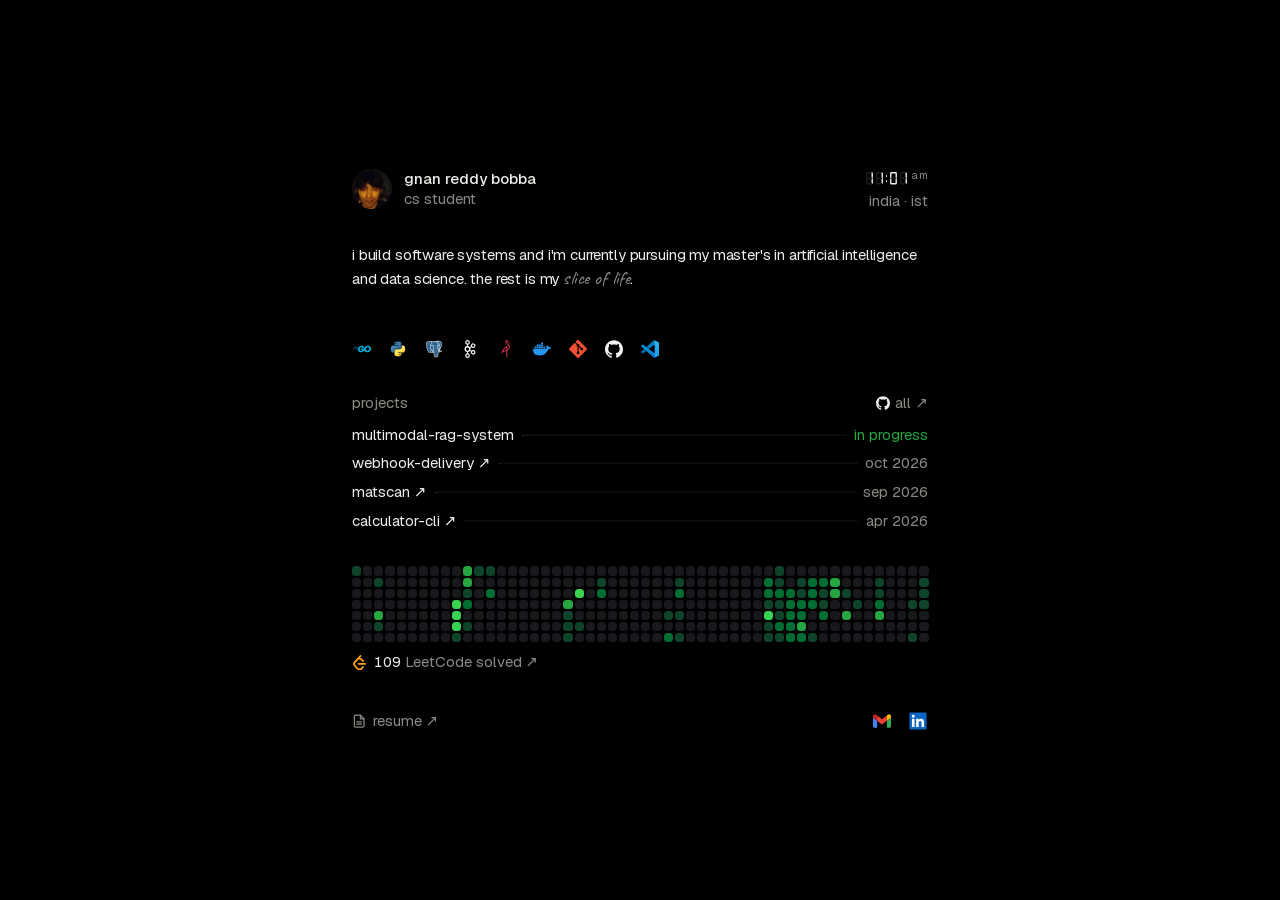
==== commit f9d74128: "home: redesign as one centred column in the void index.html now uses its own home.css and home.js (a" ====
--- a/index.html
+++ b/index.html
@@ -4,7 +4,7 @@
   <meta charset="UTF-8">
   <meta name="viewport" content="width=device-width, initial-scale=1.0">
   <meta name="theme-color" content="#000000">
-  <title>Gnan Reddy Bobba</title>
+  <title>gnan reddy bobba</title>
   <meta name="description" content="CS student building software systems">
   <link rel="icon" href="data:image/svg+xml,%3Csvg xmlns='http://www.w3.org/2000/svg' viewBox='0 0 32 32'%3E%3Crect width='32' height='32' rx='7' fill='%23000'/%3E%3Ctext x='16' y='20' font-family='system-ui,sans-serif' font-size='22' font-weight='600' text-anchor='middle' fill='%23f2f2f0'%3Eg%3C/text%3E%3C/svg%3E">
   <link rel="apple-touch-icon" href="apple-touch-icon.png">
@@ -14,122 +14,81 @@
   <meta property="og:description" content="CS student building software systems">
   <meta name="twitter:card" content="summary">
   <link rel="preload" href="fonts/geist.woff2" as="font" type="font/woff2" crossorigin>
+  <link rel="preload" href="fonts/caveat.woff2" as="font" type="font/woff2" crossorigin>
   <!-- ?v= is replaced with the commit at every deploy, so visitors never get a stale copy -->
-  <link rel="stylesheet" href="site.css?v=45">
-  <script src="app.js?v=44" defer></script>
+  <link rel="stylesheet" href="home.css?v=1">
+  <script src="home.js?v=1" defer></script>
 </head>
 <body>
   <svg width="0" height="0" style="position:absolute" aria-hidden="true">
     <symbol id="i-github" viewBox="0 0 24 24"><path fill="currentColor" stroke="none" d="M12 .297c-6.63 0-12 5.373-12 12 0 5.303 3.438 9.8 8.205 11.385.6.113.82-.258.82-.577 0-.285-.01-1.04-.015-2.04-3.338.724-4.042-1.61-4.042-1.61C4.422 18.07 3.633 17.7 3.633 17.7c-1.087-.744.084-.729.084-.729 1.205.084 1.838 1.236 1.838 1.236 1.07 1.835 2.809 1.305 3.495.998.108-.776.417-1.305.76-1.605-2.665-.3-5.466-1.332-5.466-5.93 0-1.31.465-2.38 1.235-3.22-.135-.303-.54-1.523.105-3.176 0 0 1.005-.322 3.3 1.23.96-.267 1.98-.399 3-.405 1.02.006 2.04.138 3 .405 2.28-1.552 3.285-1.23 3.285-1.23.645 1.653.24 2.873.12 3.176.765.84 1.23 1.91 1.23 3.22 0 4.61-2.805 5.625-5.475 5.92.42.36.81 1.096.81 2.22 0 1.606-.015 2.896-.015 3.286 0 .315.21.69.825.57C20.565 22.092 24 17.592 24 12.297c0-6.627-5.373-12-12-12"/></symbol>
-    <symbol id="i-linkedin" viewBox="0 0 24 24"><path fill="currentColor" stroke="none" d="M20.447 20.452h-3.554v-5.569c0-1.328-.027-3.037-1.852-3.037-1.853 0-2.136 1.445-2.136 2.939v5.667H9.351V9h3.414v1.561h.046c.477-.9 1.637-1.85 3.37-1.85 3.601 0 4.267 2.37 4.267 5.455v6.286zM5.337 7.433a2.062 2.062 0 0 1-2.063-2.065 2.064 2.064 0 1 1 2.063 2.065zm1.782 13.019H3.555V9h3.564v11.452zM22.225 0H1.771C.792 0 0 .774 0 1.729v20.542C0 23.227.792 24 1.771 24h20.451C23.2 24 24 23.227 24 22.271V1.729C24 .774 23.2 0 22.222 0h.003z"/></symbol>
-    <symbol id="i-mail" viewBox="0 0 24 24"><path fill="currentColor" stroke="none" d="M24 5.457v13.909c0 .904-.732 1.636-1.636 1.636h-3.819V11.73L12 16.64l-6.545-4.91v9.273H1.636A1.636 1.636 0 0 1 0 19.366V5.457c0-2.023 2.309-3.178 3.927-1.964L5.455 4.64 12 9.548l6.545-4.91 1.528-1.145C21.69 2.28 24 3.434 24 5.457z"/></symbol>
-    <symbol id="i-file" viewBox="0 0 24 24"><path d="M14 2H6a2 2 0 0 0-2 2v16a2 2 0 0 0 2 2h12a2 2 0 0 0 2-2V8z"/><polyline points="14 2 14 8 20 8"/><line x1="16" y1="13" x2="8" y2="13"/><line x1="16" y1="17" x2="8" y2="17"/></symbol>
     <symbol id="i-code" viewBox="0 0 24 24"><path fill="currentColor" stroke="none" d="M13.483 0a1.374 1.374 0 0 0-.961.438L7.116 6.226l-3.854 4.126a5.266 5.266 0 0 0-1.209 2.104 5.35 5.35 0 0 0-.125.513 5.527 5.527 0 0 0 .062 2.362 5.83 5.83 0 0 0 .349 1.017 5.938 5.938 0 0 0 1.271 1.818l4.277 4.193.039.038c2.248 2.165 5.852 2.133 8.063-.074l2.396-2.392c.54-.54.54-1.414.003-1.955a1.378 1.378 0 0 0-1.951-.003l-2.396 2.392a3.021 3.021 0 0 1-4.205.038l-.02-.019-4.276-4.193c-.652-.64-.972-1.469-.948-2.263a2.68 2.68 0 0 1 .066-.523 2.545 2.545 0 0 1 .619-1.164L9.13 8.114c1.058-1.134 3.204-1.27 4.43-.278l3.501 2.831c.593.48 1.461.387 1.94-.207a1.384 1.384 0 0 0-.207-1.943l-3.5-2.831c-.8-.647-1.766-1.045-2.774-1.202l2.015-2.158A1.384 1.384 0 0 0 13.483 0zm-2.866 12.815a1.38 1.38 0 0 0-1.38 1.382 1.38 1.38 0 0 0 1.38 1.382H20.79a1.38 1.38 0 0 0 1.38-1.382 1.38 1.38 0 0 0-1.38-1.382z"/></symbol>
     <symbol id="i-linkedin-full" viewBox="0 0 128 128"><path fill="#0A66C2" d="M116 3H12a8.91 8.91 0 00-9 8.8v104.42a8.91 8.91 0 009 8.78h104a8.93 8.93 0 009-8.81V11.77A8.93 8.93 0 00116 3z"/><path fill="#fff" d="M21.06 48.73h18.11V107H21.06zm9.06-29a10.5 10.5 0 11-10.5 10.49 10.5 10.5 0 0110.5-10.49M50.53 48.73h17.36v8h.24c2.42-4.58 8.32-9.41 17.13-9.41C103.6 47.28 107 59.35 107 75v32H88.89V78.65c0-6.75-.12-15.44-9.41-15.44s-10.87 7.36-10.87 15V107H50.53z"/></symbol>
     <symbol id="i-mail-full" viewBox="52 42 88 66"><path fill="#4285F4" d="M58 108h14V74L52 59v43c0 3.32 2.69 6 6 6"/><path fill="#34A853" d="M120 108h14c3.32 0 6-2.69 6-6V59l-20 15"/><path fill="#FBBC04" d="M120 48v26l20-15v-8c0-7.42-8.47-11.65-14.4-7.2"/><path fill="#EA4335" d="M72 74V48l24 18 24-18v26L96 92"/><path fill="#C5221F" d="M52 51v8l20 15V48l-5.6-4.2c-5.94-4.45-14.4-.22-14.4 7.2"/></symbol>
+    <symbol id="i-file" viewBox="0 0 24 24"><path d="M14 2H6a2 2 0 0 0-2 2v16a2 2 0 0 0 2 2h12a2 2 0 0 0 2-2V8z"/><polyline points="14 2 14 8 20 8"/><line x1="16" y1="13" x2="8" y2="13"/><line x1="16" y1="17" x2="8" y2="17"/></symbol>
   </svg>
   <main>
-    <!-- wide screens: two columns that fit one screen. left: who i am, how to reach me, what i use. right: what i've built, how active i am -->
-    <div class="col-a">
-    <header class="head">
-      <img src="me.jpg" alt="" width="120" height="120">
-      <div>
-        <h1>Gnan Reddy Bobba</h1>
-        <p class="muted">CS student</p>
+    <section>
+      <div class="who">
+        <img src="me.jpg" alt="" width="120" height="120">
+        <div>
+          <p class="bright name">gnan reddy bobba</p>
+          <p>cs student</p>
+        </div>
+        <div class="time">
+          <p class="lcd" id="now" role="img" aria-label="local time in india">utc+5:30</p>
+          <p>india · ist</p>
+        </div>
       </div>
-      <div class="here">
-        <p class="now" id="now">UTC+5:30</p>
-        <p class="muted">India · IST</p>
+    </section>
+
+    <section class="intro">
+      <p class="bright lede">i build software systems and i'm currently pursuing my master's in artificial intelligence and data science. the rest is my <a class="script" href="life/">slice of life</a>.</p>
+    </section>
+
+    <section class="tools">
+      <div class="icons stack" aria-label="Stack">
+        <span role="img" aria-label="Go" data-n="Go" tabindex="0"><i style="--icon: url(icons/go.svg); --brand: #00ADD8"></i></span>
+        <span role="img" aria-label="Python" data-n="Python" tabindex="0"><img src="icons/python-original.svg" alt=""></span>
+        <span role="img" aria-label="PostgreSQL" data-n="PostgreSQL" tabindex="0"><img src="icons/postgresql-original.svg" alt=""></span>
+        <span role="img" aria-label="Apache Kafka" data-n="Apache Kafka" tabindex="0"><i style="--icon: url(icons/apachekafka.svg); --brand: #F2F2F0"></i></span>
+        <span role="img" aria-label="MinIO" data-n="MinIO" tabindex="0"><i style="--icon: url(icons/minio.svg); --brand: #C72E49"></i></span>
+        <span role="img" aria-label="Docker" data-n="Docker" tabindex="0"><i style="--icon: url(icons/docker.svg); --brand: #2496ED"></i></span>
+        <span role="img" aria-label="Git" data-n="Git" tabindex="0"><i style="--icon: url(icons/git.svg); --brand: #F05032"></i></span>
+        <span role="img" aria-label="GitHub" data-n="GitHub" tabindex="0"><i style="--icon: url(icons/github.svg); --brand: #F2F2F0"></i></span>
+        <span role="img" aria-label="VS Code" data-n="VS Code" tabindex="0"><img src="icons/vscode-original.svg" alt=""></span>
       </div>
-    </header>
+    </section>
 
-    <div class="intro">
-      <p>Hi. I build software systems and I'm currently pursuing my master's in Artificial Intelligence and Data Science.</p>
-      <p class="muted">Right now I'm building a multimodal RAG system and learning concurrency &amp; backend with Go. The rest is my <a class="script" href="life/">Slice of Life</a>.</p>
-    </div>
+    <section>
+      <p class="label row"><span>projects</span><a class="all" href="https://github.com/gnanreddy13?tab=repositories&amp;sort=updated"><svg class="gh" aria-hidden="true"><use href="#i-github"/></svg>all ↗</a></p>
+      <div class="proj">
+        <p class="top"><span>multimodal-rag-system</span><span class="lead" aria-hidden="true"></span><span class="live">in progress</span></p>
+      </div>
+      <div class="proj">
+        <p class="top"><a href="https://github.com/gnanreddy13/webhook-delivery">webhook-delivery ↗</a><span class="lead" aria-hidden="true"></span><span>oct 2026</span></p>
+      </div>
+      <div class="proj">
+        <p class="top"><a href="https://github.com/gnanreddy13/matscan">matscan ↗</a><span class="lead" aria-hidden="true"></span><span>sep 2026</span></p>
+      </div>
+      <div class="proj">
+        <p class="top"><a href="https://github.com/gnanreddy13/calculator-cli">calculator-cli ↗</a><span class="lead" aria-hidden="true"></span><span>apr 2026</span></p>
+      </div>
+    </section>
 
-    <div class="reach">
-      <nav class="hand" aria-label="find me">
-        <a id="mail" href="mailto:gnanreddy13@gmail.com" data-n="Email" aria-label="Email"><svg aria-hidden="true"><use href="#i-mail"/></svg><svg class="full" aria-hidden="true"><use href="#i-mail-full"/></svg></a>
-        <a href="https://github.com/gnanreddy13" data-n="GitHub" aria-label="GitHub" target="_blank" rel="noreferrer"><svg aria-hidden="true"><use href="#i-github"/></svg></a>
-        <a href="https://www.linkedin.com/in/gnanreddy13/" data-n="LinkedIn" aria-label="LinkedIn" target="_blank" rel="noreferrer"><svg aria-hidden="true"><use href="#i-linkedin"/></svg><svg class="full" aria-hidden="true"><use href="#i-linkedin-full"/></svg></a>
-        <a href="https://leetcode.com/u/gnanreddy13/" data-n="LeetCode" aria-label="LeetCode" target="_blank" rel="noreferrer"><svg aria-hidden="true"><use href="#i-code"/></svg></a>
+    <section>
+      <div class="slide" id="slide"><div class="graph" id="graph" aria-hidden="true"></div></div>
+      <p class="cap"><a class="lclink" href="https://leetcode.com/u/gnanreddy13/"><svg aria-hidden="true"><use href="#i-code"/></svg><span class="bright" id="solved"></span> LeetCode solved ↗</a></p>
+    </section>
+
+    <section class="foot">
+      <a class="resume" href="gnan-reddy-bobba-resume.pdf"><svg aria-hidden="true"><use href="#i-file"/></svg>resume ↗</a>
+      <nav class="icons" aria-label="Contact">
+        <a href="mailto:gnanreddy13@gmail.com" data-n="email" aria-label="email"><svg><use href="#i-mail-full"/></svg></a>
+        <a href="https://www.linkedin.com/in/gnanreddy13/" data-n="LinkedIn" aria-label="LinkedIn"><svg><use href="#i-linkedin-full"/></svg></a>
       </nav>
-      <div class="act">
-        <a class="btn" href="gnan-reddy-bobba-resume.pdf" target="_blank" rel="noreferrer"><svg class="line" aria-hidden="true"><use href="#i-file"/></svg>Resume</a>
-        <span class="status sm"><i></i>Open to work</span>
-        <span class="sr-only" id="mail-live" aria-live="polite"></span>
-      </div>
-    </div>
-
-    <div class="blocks">
-      <section class="blk">
-        <div class="k sm"><span>Stack</span></div>
-        <!-- official logos, saved in icons/: simple-icons for single-colour ones, devicon (*-original) for the multi-colour python, postgresql and vs code -->
-        <div class="tools" role="group" aria-label="Stack: pick tools to see the projects that use them">
-          <button class="tool pick" type="button" aria-pressed="false" data-t="go"><span class="tile"><span class="logo" aria-hidden="true"></span></span><span class="nm">Go</span></button>
-          <button class="tool pick" type="button" aria-pressed="false" data-t="python"><span class="tile"><img src="icons/python-original.svg" alt="" width="24" height="24"></span><span class="nm">Python</span></button>
-          <button class="tool pick" type="button" aria-pressed="false" data-t="postgresql"><span class="tile"><img src="icons/postgresql-original.svg" alt="" width="24" height="24"></span><span class="nm">PostgreSQL</span></button>
-          <button class="tool pick" type="button" aria-pressed="false" data-t="apachekafka"><span class="tile"><span class="logo" aria-hidden="true"></span></span><span class="nm">Apache Kafka</span></button>
-          <button class="tool pick" type="button" aria-pressed="false" data-t="minio"><span class="tile"><span class="logo" aria-hidden="true"></span></span><span class="nm">MinIO</span></button>
-          <button class="tool pick" type="button" aria-pressed="false" data-t="docker"><span class="tile"><span class="logo" aria-hidden="true"></span></span><span class="nm">Docker</span></button>
-          <div class="tool" data-t="git"><span class="tile"><span class="logo" aria-hidden="true"></span></span><span class="nm">Git</span></div>
-          <div class="tool" data-t="github"><span class="tile"><span class="logo" aria-hidden="true"></span></span><span class="nm">GitHub</span></div>
-          <div class="tool" data-t="vscode"><span class="tile"><img src="icons/vscode-original.svg" alt="" width="24" height="24"></span><span class="nm">VS Code</span></div>
-        </div>
-        <p class="used sm" id="used" aria-live="polite">Pick tools to see where they're used</p>
-      </section>
-    </div>
-    </div>
-
-    <div class="col-b">
-    <div class="blocks">
-      <section class="blk">
-        <div class="k sm" id="plabel"><span class="ph">Projects<span class="for" id="pfor"></span></span></div>
-        <div>
-          <div class="proj">
-            <div class="top"><span class="name">multimodal-rag-system</span><span class="lead"></span><span class="when live sm">In progress</span></div>
-            <p class="desc">LLM-based, event-driven RAG system that ingests text and images and answers questions with source citations, supervised by Dr.&nbsp;T.&nbsp;V.&nbsp;Gopal</p>
-            <p class="uses" role="img" aria-label="Built with Go, Python, PostgreSQL, Apache Kafka, MinIO, Docker"><span class="u" data-t="go" title="Go"><span class="ui"><i></i></span></span><span class="u full" data-t="python" title="Python"><span class="ui"><i></i><img src="icons/python-original.svg" alt="" width="14" height="14"></span></span><span class="u full" data-t="postgresql" title="PostgreSQL"><span class="ui"><i></i><img src="icons/postgresql-original.svg" alt="" width="14" height="14"></span></span><span class="u" data-t="apachekafka" title="Apache Kafka"><span class="ui"><i></i></span></span><span class="u" data-t="minio" title="MinIO"><span class="ui"><i></i></span></span><span class="u" data-t="docker" title="Docker"><span class="ui"><i></i></span></span></p>
-          </div>
-          <a class="proj" href="https://github.com/gnanreddy13/webhook-delivery" target="_blank" rel="noreferrer">
-            <div class="top"><span class="name">webhook-delivery</span><span class="arr">↗</span><span class="lead"></span><span class="when sm">Oct 2026</span></div>
-            <p class="desc">Webhook delivery service that signs, retries and isolates every endpoint, with Postgres as the only queue</p>
-            <p class="uses" role="img" aria-label="Built with Go, PostgreSQL, Docker"><span class="u" data-t="go" title="Go"><span class="ui"><i></i></span></span><span class="u full" data-t="postgresql" title="PostgreSQL"><span class="ui"><i></i><img src="icons/postgresql-original.svg" alt="" width="14" height="14"></span></span><span class="u" data-t="docker" title="Docker"><span class="ui"><i></i></span></span></p>
-          </a>
-          <a class="proj" href="https://github.com/gnanreddy13/matscan" target="_blank" rel="noreferrer">
-            <div class="top"><span class="name">matscan</span><span class="arr">↗</span><span class="lead"></span><span class="when sm">Sep 2026</span></div>
-            <p class="desc">Reads a matrix from standard input and prints it back</p>
-            <p class="uses" role="img" aria-label="Built with Go"><span class="u" data-t="go" title="Go"><span class="ui"><i></i></span></span></p>
-          </a>
-          <a class="proj" href="https://github.com/gnanreddy13/calculator-cli" target="_blank" rel="noreferrer">
-            <div class="top"><span class="name">calculator-cli</span><span class="arr">↗</span><span class="lead"></span><span class="when sm">Apr 2026</span></div>
-            <p class="desc">Interactive terminal calculator for basic arithmetic</p>
-            <p class="uses" role="img" aria-label="Built with Go"><span class="u" data-t="go" title="Go"><span class="ui"><i></i></span></span></p>
-          </a>
-        </div>
-        <a class="pall sm" href="https://github.com/gnanreddy13?tab=repositories&amp;sort=updated" target="_blank" rel="noreferrer">All projects ↗</a>
-      </section>
-
-      <section class="blk fig">
-        <div class="k sm">
-          <span>Past year</span>
-          <div class="tabs" role="group" aria-label="which graph">
-            <button class="tab" type="button" aria-pressed="true" data-g="lc"><svg aria-hidden="true"><use href="#i-code"/></svg>LeetCode</button>
-            <button class="tab" type="button" aria-pressed="false" data-g="gh"><svg aria-hidden="true"><use href="#i-github"/></svg>GitHub</button>
-          </div>
-        </div>
-        <div>
-          <noscript><p class="cap sm">Turn on JavaScript to see the graph, or see <a href="https://leetcode.com/u/gnanreddy13/" target="_blank" rel="noreferrer">LeetCode ↗</a> and <a href="https://github.com/gnanreddy13" target="_blank" rel="noreferrer">GitHub ↗</a></p><style>.tabs { display: none; }</style></noscript>
-          <div class="graph" id="graph" tabindex="0" role="group" aria-label="activity, past year: arrow keys to browse days"></div>
-          <p class="cap sm"><span id="cap-l"></span><span id="cap-r" aria-live="polite"></span></p>
-        </div>
-      </section>
-    </div>
-    </div>
+    </section>
   </main>
-  <!-- phones and tablets: back to the top, from the bottom right corner once you've scrolled down -->
-  <a href="#top" class="totop" id="totop" aria-label="Back to top"><svg viewBox="0 0 24 24" aria-hidden="true"><path d="M12 19V5M5 12l7-7 7 7"/></svg></a>
 
 </body>
 </html>
--- a/home.css
+++ b/home.css
@@ -0,0 +1,162 @@
+/* home.css: the home page and the 404 page. one narrow column in the middle of the screen, everything as text, almost no colour */
+@font-face { font-family: "Geist"; src: url("fonts/geist.woff2") format("woff2"); font-weight: 400 600; font-display: swap; }
+@font-face { font-family: "Caveat"; src: url("fonts/caveat.woff2") format("woff2"); font-weight: 400 700; font-display: swap; }
+
+:root {
+  --bg: #000; --text: #ededea; --muted: #8a8a85; --faint: #4a4a47; --line: #1a1a18;
+  --u: 1rem;
+  color-scheme: dark;
+}
+* { margin: 0; padding: 0; box-sizing: border-box; }
+html { background: var(--bg); -webkit-text-size-adjust: 100%; }
+body {
+  font: 400 0.9375rem/1.6 "Geist", system-ui, sans-serif; color: var(--muted);
+  -webkit-font-smoothing: antialiased; font-variant-numeric: tabular-nums;
+}
+/* links: a faint underline at rest; on hover a bright one draws in over it, left to right */
+a {
+  color: var(--text); text-decoration: none; padding-bottom: 1px;
+  background:
+    linear-gradient(var(--text), var(--text)) 0 100% / 0% 1px no-repeat,
+    linear-gradient(var(--faint), var(--faint)) 0 100% / var(--rest, 100%) 1px no-repeat;
+  transition: background-size 0.4s cubic-bezier(0.65, 0, 0.35, 1);
+}
+a:hover, a:focus-visible { background-size: 100% 1px, var(--rest, 100%) 1px; }
+@media (prefers-reduced-motion: reduce) { a { transition: none; } }
+:focus-visible { outline: 1px solid var(--text); outline-offset: 3px; }
+
+/* the void: the column sits in the middle of the screen, top to bottom and side to side, on every screen.
+   (if it's ever taller than the screen, the page simply grows and scrolls: nothing is cut off) */
+main {
+  width: min(36rem, 100% - 2 * var(--u)); min-height: 100vh; min-height: 100svh; margin: 0 auto;   /* svh: the phone's visible height, browser bars included */
+  display: flex; flex-direction: column; justify-content: center; padding: var(--u) 0;
+}
+section + section { margin-top: calc(var(--u) * 2); }
+.label { color: var(--muted); margin-bottom: calc(var(--u) * 0.5); }
+.bright { color: var(--text); }
+.name { font-weight: 500; }   /* the name anchors the header */
+.lede { letter-spacing: -0.01em; }   /* lowercase at this size reads a touch loose without it */
+
+/* who */
+.who { display: flex; align-items: center; gap: calc(var(--u) * 0.75); }
+.who img { width: 2.5rem; height: 2.5rem; border-radius: 50%; object-fit: cover; }
+.who p { line-height: 1.35; }
+.who .time { margin-left: auto; text-align: right; }
+/* the time as a small seven-segment display: lit segments in white, the unlit ones just visible, like an old lcd */
+.lcd { display: inline-flex; align-items: flex-end; gap: 2.5px; line-height: 1; color: var(--text); }
+.lcd svg { width: 7px; height: 12.5px; overflow: visible; }
+.lcd line { stroke: #1d1d1b; stroke-width: 1.8; stroke-linecap: round; }
+.lcd line.on { stroke: currentColor; }
+.lcd .colon { display: grid; gap: 3px; padding: 0 0.5px 2.5px; }
+.lcd .colon i { width: 1.6px; height: 1.6px; border-radius: 50%; background: currentColor; }
+.lcd .ap { align-self: flex-start; margin: -1px 0 0 3px; font-size: 0.625rem; line-height: 1; letter-spacing: 0.04em; color: var(--muted); }   /* like an lcd's little pm mark: small, up by the top of the digits */
+.lcd .colon { animation: blink 1s steps(1) infinite; }   /* the colon ticks once a second */
+@keyframes blink { 50% { opacity: 0.15; } }
+@media (prefers-reduced-motion: reduce) { .lcd .colon { animation: none; } }
+.intro p + p { margin-top: calc(var(--u) * 0.75); }
+.script { font-family: "Caveat", cursive; font-size: 1.3em; line-height: 1; }
+/* "slice of life": muted text, always; no underline at rest, and on hover a pen draws a white hand-drawn underline
+   under it, left to right. phones can't hover, so there a faint hand-drawn underline just stays */
+a.script { position: relative; color: var(--muted); background: none; padding: 0; }
+a.script::after {
+  content: ""; position: absolute; left: -0.05em; right: -0.05em; bottom: -0.12em; height: 0.28em; pointer-events: none;
+  background: var(--text); opacity: 0; transition: opacity 0.15s;
+  -webkit-mask: url("data:image/svg+xml,%3Csvg xmlns='http://www.w3.org/2000/svg' viewBox='0 0 120 10' preserveAspectRatio='none'%3E%3Cpath d='M2 6.5 C 18 4.5, 34 7.5, 52 5.8 S 86 4.2, 100 5.6 S 114 6.4, 118 4.8' fill='none' stroke='%23000' stroke-width='1.8' stroke-linecap='round'/%3E%3C/svg%3E") center / 100% 100% no-repeat; mask: url("data:image/svg+xml,%3Csvg xmlns='http://www.w3.org/2000/svg' viewBox='0 0 120 10' preserveAspectRatio='none'%3E%3Cpath d='M2 6.5 C 18 4.5, 34 7.5, 52 5.8 S 86 4.2, 100 5.6 S 114 6.4, 118 4.8' fill='none' stroke='%23000' stroke-width='1.8' stroke-linecap='round'/%3E%3C/svg%3E") center / 100% 100% no-repeat;
+}
+@media (hover: hover) {
+  a.script:hover::after, a.script:focus-visible::after { opacity: 1; transition: none; animation: pen 0.5s cubic-bezier(0.65, 0, 0.35, 1) both; }
+}
+@media (hover: none) { a.script::after { opacity: 1; background: #444441; } }
+@keyframes pen { from { clip-path: inset(0 100% 0 0); } to { clip-path: inset(0 0 0 0); } }
+@media (prefers-reduced-motion: reduce) { a.script::after { animation: none !important; } }
+
+/* stack: the same row of official logos as contact, names in the bubble on hover */
+.icons img, .icons i { display: block; width: 1.125rem; height: 1.125rem; }
+.icons i { background: var(--brand); -webkit-mask: var(--icon) center / contain no-repeat; mask: var(--icon) center / contain no-repeat; }
+.icons.stack { flex-wrap: wrap; }
+section.tools { margin-top: calc(var(--u) * 3); }   /* a little more room above, so the name bubbles float clear of the intro */
+
+/* the last row: resume on the left, contact on the right */
+.foot { display: flex; justify-content: space-between; align-items: center; }
+section.foot { margin-top: calc(var(--u) * 2); }
+.resume { display: inline-flex; align-items: center; gap: 0.4rem; color: var(--muted); background: none; padding: 0; transition: color 0.15s; }   /* like "all": no underline, it brightens on hover */
+.resume:hover, .resume:focus-visible { color: var(--text); }
+.resume svg { width: 0.9rem; height: 0.9rem; fill: none; stroke: currentColor; stroke-width: 2; stroke-linecap: round; stroke-linejoin: round; }
+
+/* contact: the official logos in their colours; hovering one shows its name above it, in a small message bubble */
+.icons { display: flex; gap: var(--u); }
+.icons a, .lclink { background: none; padding: 0; }
+.icons > * { position: relative; display: grid; place-items: center; width: 1.25rem; height: 1.25rem; }
+.icons svg { width: 1.125rem; height: 1.125rem; }
+.icons .gh { color: var(--text); }
+.icons .lc { color: #FFA116; }
+.icons > *::after {
+  content: attr(data-n); position: absolute; bottom: calc(100% + 9px); left: 50%; transform: translate(-50%, 3px);
+  padding: 0.2rem 0.6rem; border-radius: 0.6rem; background: #1f1f1d; color: var(--text);
+  font-size: 0.8125rem; white-space: nowrap; opacity: 0; pointer-events: none; transition: opacity 0.15s, transform 0.15s;
+}
+/* the bubble's little tail, pointing down at the icon */
+.icons > *::before {
+  content: ""; position: absolute; bottom: calc(100% + 4px); left: 50%; transform: translate(-50%, 3px);
+  border: 5px solid transparent; border-top-color: #1f1f1d; border-bottom: 0; opacity: 0; pointer-events: none;
+  transition: opacity 0.15s, transform 0.15s;
+}
+@media (hover: hover) {
+  .icons > :hover::after, .icons > :hover::before { opacity: 1; transform: translate(-50%, 0); }
+}
+.icons > :focus-visible::after, .icons > :focus-visible::before { opacity: 1; transform: translate(-50%, 0); }
+/* the last contact icon sits at the column's right edge: its bubble lines up with that edge instead of hanging past it */
+.foot .icons > :last-child::after { left: auto; right: -0.25rem; transform: translateY(3px); }
+.foot .icons > :last-child:hover::after, .foot .icons > :last-child:focus-visible::after { transform: none; }
+@media (hover: none) { .foot .icons > *::before, .foot .icons > *::after { display: none; } }   /* touch: a contact tap just opens the link */
+/* touch: a tap on a stack logo shows its name, until another tap anywhere */
+.stack > .show::after, .stack > .show::before { opacity: 1; transform: translate(-50%, 0); }
+
+/* projects: name and date on one line, what it is underneath */
+.proj + .proj { margin-top: calc(var(--u) * 0.25); }   /* one line each now: a quiet list */
+.proj .top { display: flex; align-items: baseline; gap: calc(var(--u) * 0.5); }
+.proj .live { color: #26a641; }   /* in progress: the graph's own mid green, so it reads as part of the same system */
+.proj .lead { flex: 1; min-width: var(--u); border-bottom: 1px dotted #2e2e2b; transform: translateY(-0.3em); }
+.proj .top a, .proj .top span:first-child { color: var(--text); }
+.proj .top a { --rest: 0%; }   /* project names: no underline at rest; it draws in on hover */
+.label.row { display: flex; justify-content: space-between; }   /* "All projects" sits in the date column */
+.all { display: inline-flex; align-items: center; gap: 0.35rem; color: var(--muted); background: none; padding: 0; transition: color 0.15s; }   /* all the repos, on github: no underline, it brightens on hover */
+.all:hover, .all:focus-visible { color: var(--text); }
+.all svg { width: 0.875rem; height: 0.875rem; color: var(--text); }
+
+/* the past year: the usual green activity grid, one caption */
+.graph { display: grid; grid-auto-flow: column; grid-template-rows: repeat(7, auto); grid-auto-columns: 1fr; gap: 2px; }   /* square cells that fill the width, the same gap both ways */
+.graph i { display: block; aspect-ratio: 1; border-radius: 3.5px; background: #17191c; }   /* well-rounded squares, not quite dots */
+.graph i[data-l="1"] { background: #0e4429; } .graph i[data-l="2"] { background: #006d32; }
+.graph i[data-l="3"] { background: #26a641; } .graph i[data-l="4"] { background: #39d353; }   /* github's own greens */
+.graph i.out { visibility: hidden; }
+.cap { margin-top: calc(var(--u) * 0.5); }
+/* the whole caption opens the leetcode profile, like "all" and "resume": grey, brightening on hover */
+.lclink { display: inline-flex; align-items: center; gap: 0.4rem; color: var(--muted); transition: color 0.15s; }
+.lclink:hover, .lclink:focus-visible { color: var(--text); }
+.lclink svg { width: 0.95rem; height: 0.95rem; color: #FFA116; }
+.lclink .bright { margin-right: -0.15rem; }
+.lclink .bright:empty { display: none; }   /* until the count loads, it reads "LeetCode solved", still a link */
+
+@media (max-width: 560px) {
+  /* phones: the year keeps its full-size cells and slides sideways instead of shrinking.
+     native scrolling (momentum and all, on the compositor); it opens on the latest week, and the edges fade
+     only where there's more to see */
+  .slide {
+    margin: 0 calc(var(--u) * -1); padding: 0 var(--u);
+    overflow-x: auto; overscroll-behavior-x: contain; scrollbar-width: none; -webkit-overflow-scrolling: touch;
+    direction: rtl;   /* the scroll starts from the right edge by itself, so the latest weeks show first even before any script runs */
+    --fl: 0px; --fr: 0px;
+    -webkit-mask: linear-gradient(to right, transparent, #000 var(--fl), #000 calc(100% - var(--fr)), transparent);
+            mask: linear-gradient(to right, transparent, #000 var(--fl), #000 calc(100% - var(--fr)), transparent);
+  }
+  .slide::-webkit-scrollbar { display: none; }
+  .slide.more-l { --fl: 2rem; } .slide.more-r { --fr: 2rem; }
+  .graph { width: max-content; grid-auto-columns: 10px; direction: ltr; }   /* the weeks themselves still run left to right */
+}
+
+/* moving between home and slice of life: the browser cross-fades the pages and the photo glides between the two headers
+   (life's site.css opts in the same way and gives its photo the same name) */
+@media (prefers-reduced-motion: no-preference) { @view-transition { navigation: auto; } }
+.who img { view-transition-name: me-photo; }
+::view-transition-old(root), ::view-transition-new(root) { animation-duration: 0.3s; }
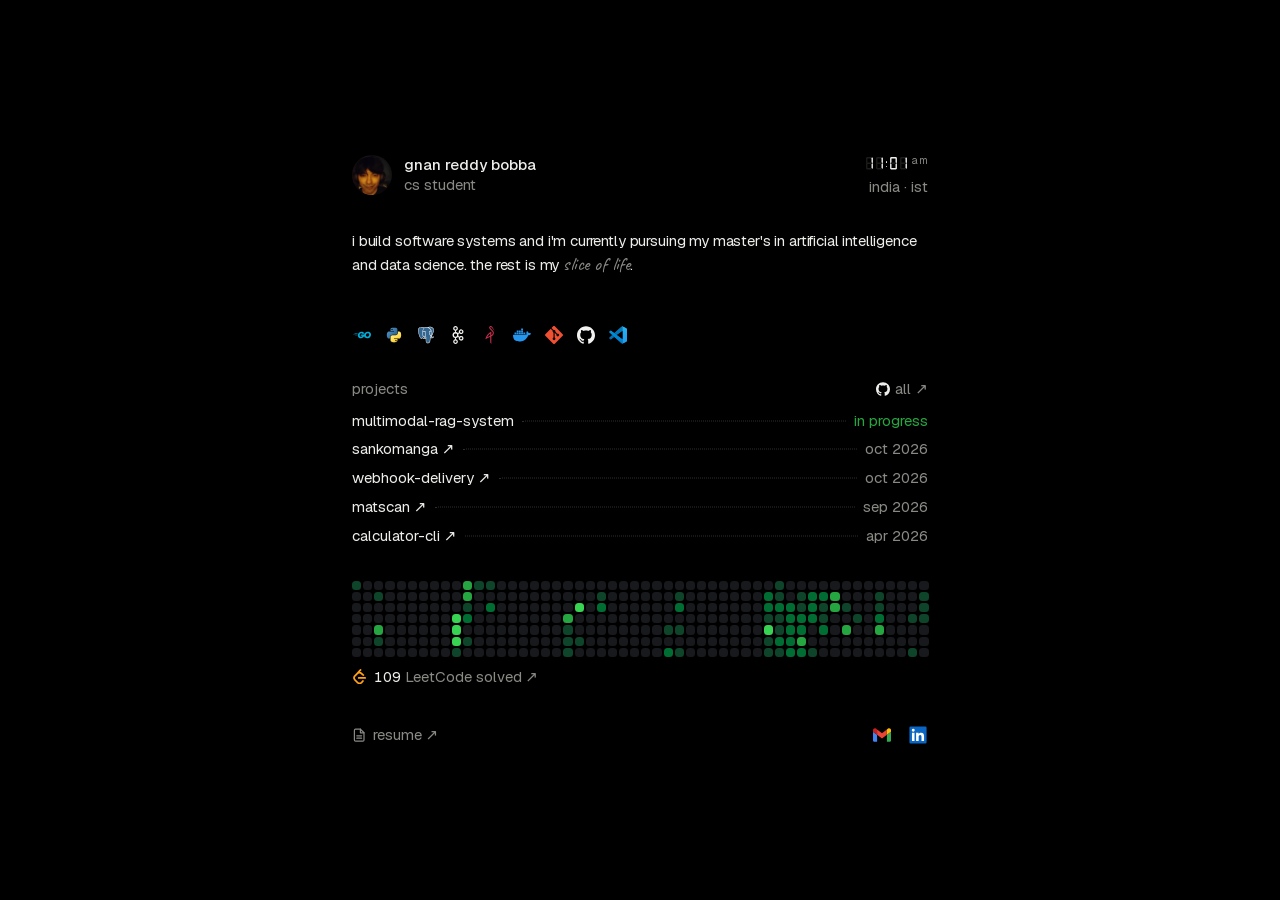
==== commit 6a1de137: "home: add sankomanga; stack logos a touch closer Co-Authored-By: Claude Opus 5.5 <noreply@anthropic." ====
--- a/index.html
+++ b/index.html
@@ -66,6 +66,9 @@
         <p class="top"><span>multimodal-rag-system</span><span class="lead" aria-hidden="true"></span><span class="live">in progress</span></p>
       </div>
       <div class="proj">
+        <p class="top"><a href="https://github.com/gnanreddy13/sankomanga">sankomanga ↗</a><span class="lead" aria-hidden="true"></span><span>oct 2026</span></p>
+      </div>
+      <div class="proj">
         <p class="top"><a href="https://github.com/gnanreddy13/webhook-delivery">webhook-delivery ↗</a><span class="lead" aria-hidden="true"></span><span>oct 2026</span></p>
       </div>
       <div class="proj">
--- a/home.css
+++ b/home.css
@@ -73,7 +73,7 @@
 /* stack: the same row of official logos as contact, names in the bubble on hover */
 .icons img, .icons i { display: block; width: 1.125rem; height: 1.125rem; }
 .icons i { background: var(--brand); -webkit-mask: var(--icon) center / contain no-repeat; mask: var(--icon) center / contain no-repeat; }
-.icons.stack { flex-wrap: wrap; }
+.icons.stack { flex-wrap: wrap; gap: calc(var(--u) * 0.75); }   /* nine logos: a touch closer than contact's two */
 section.tools { margin-top: calc(var(--u) * 3); }   /* a little more room above, so the name bubbles float clear of the intro */
 
 /* the last row: resume on the left, contact on the right */
